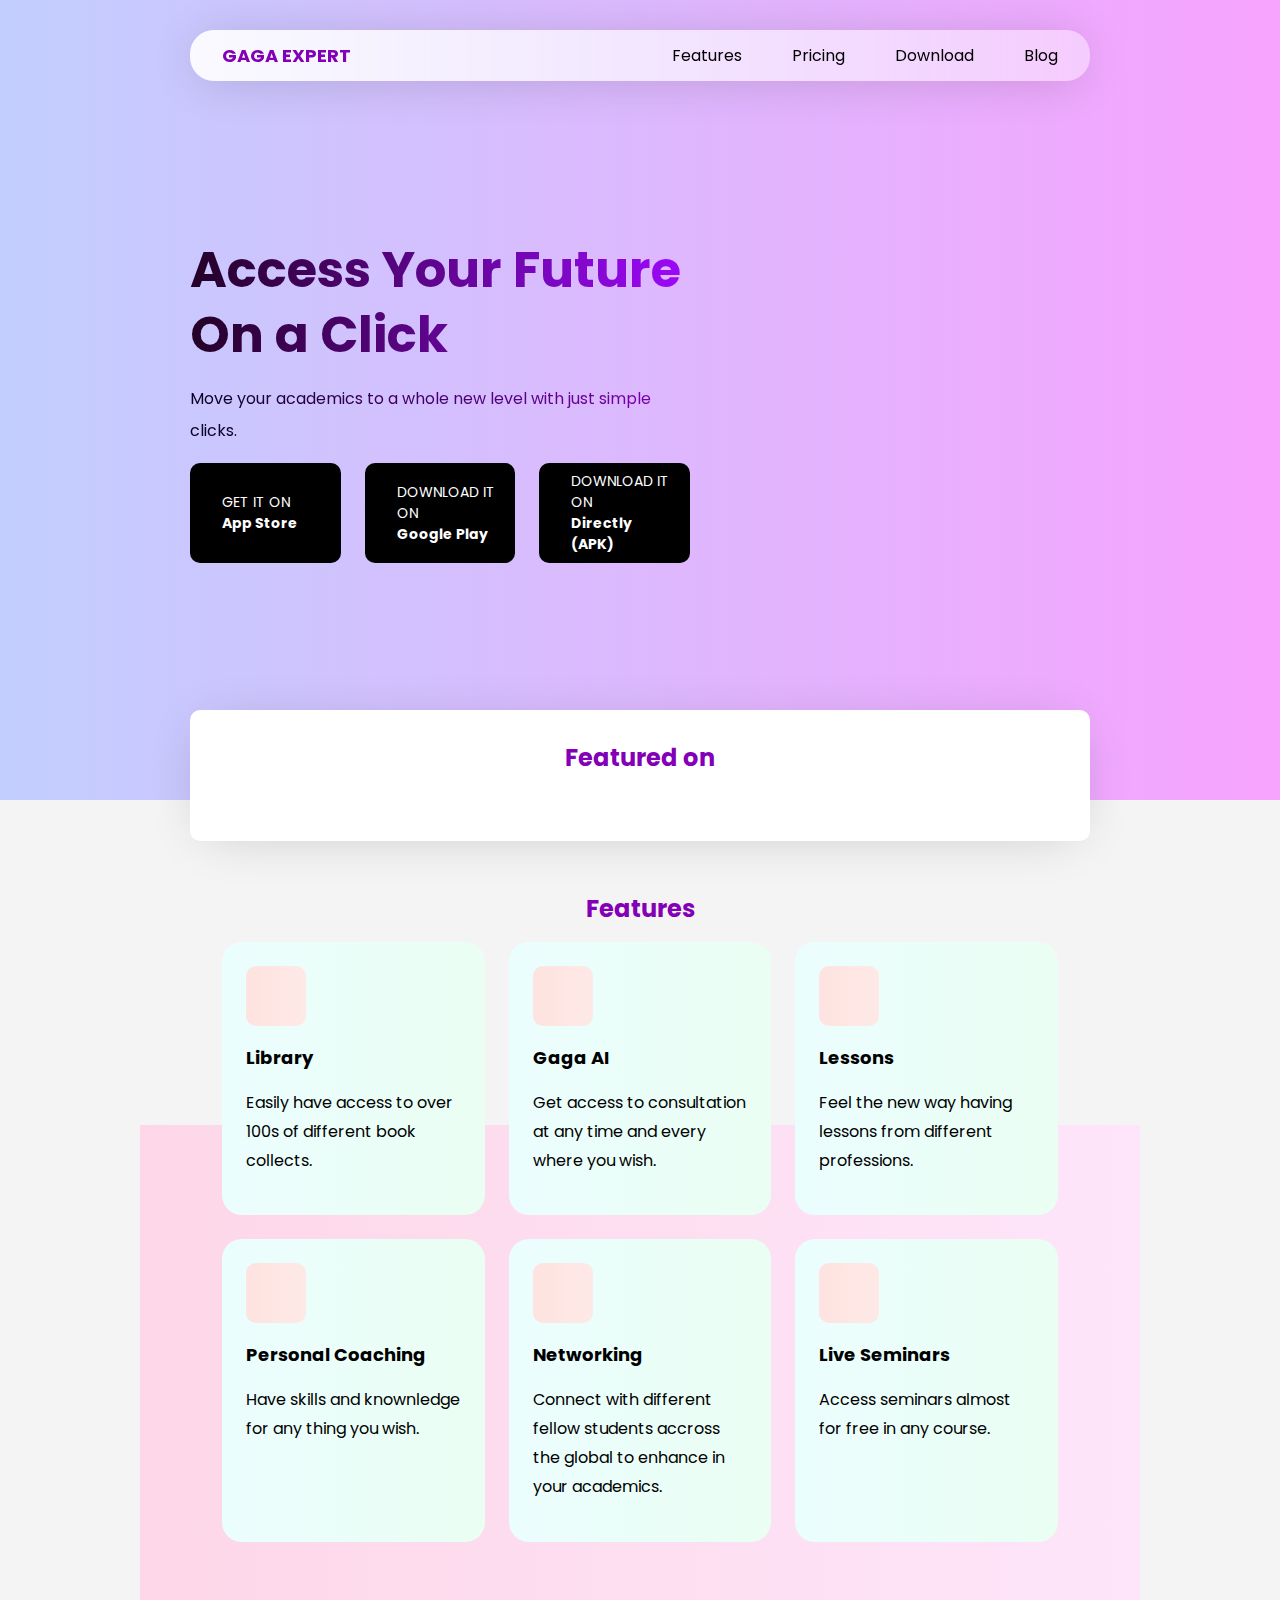
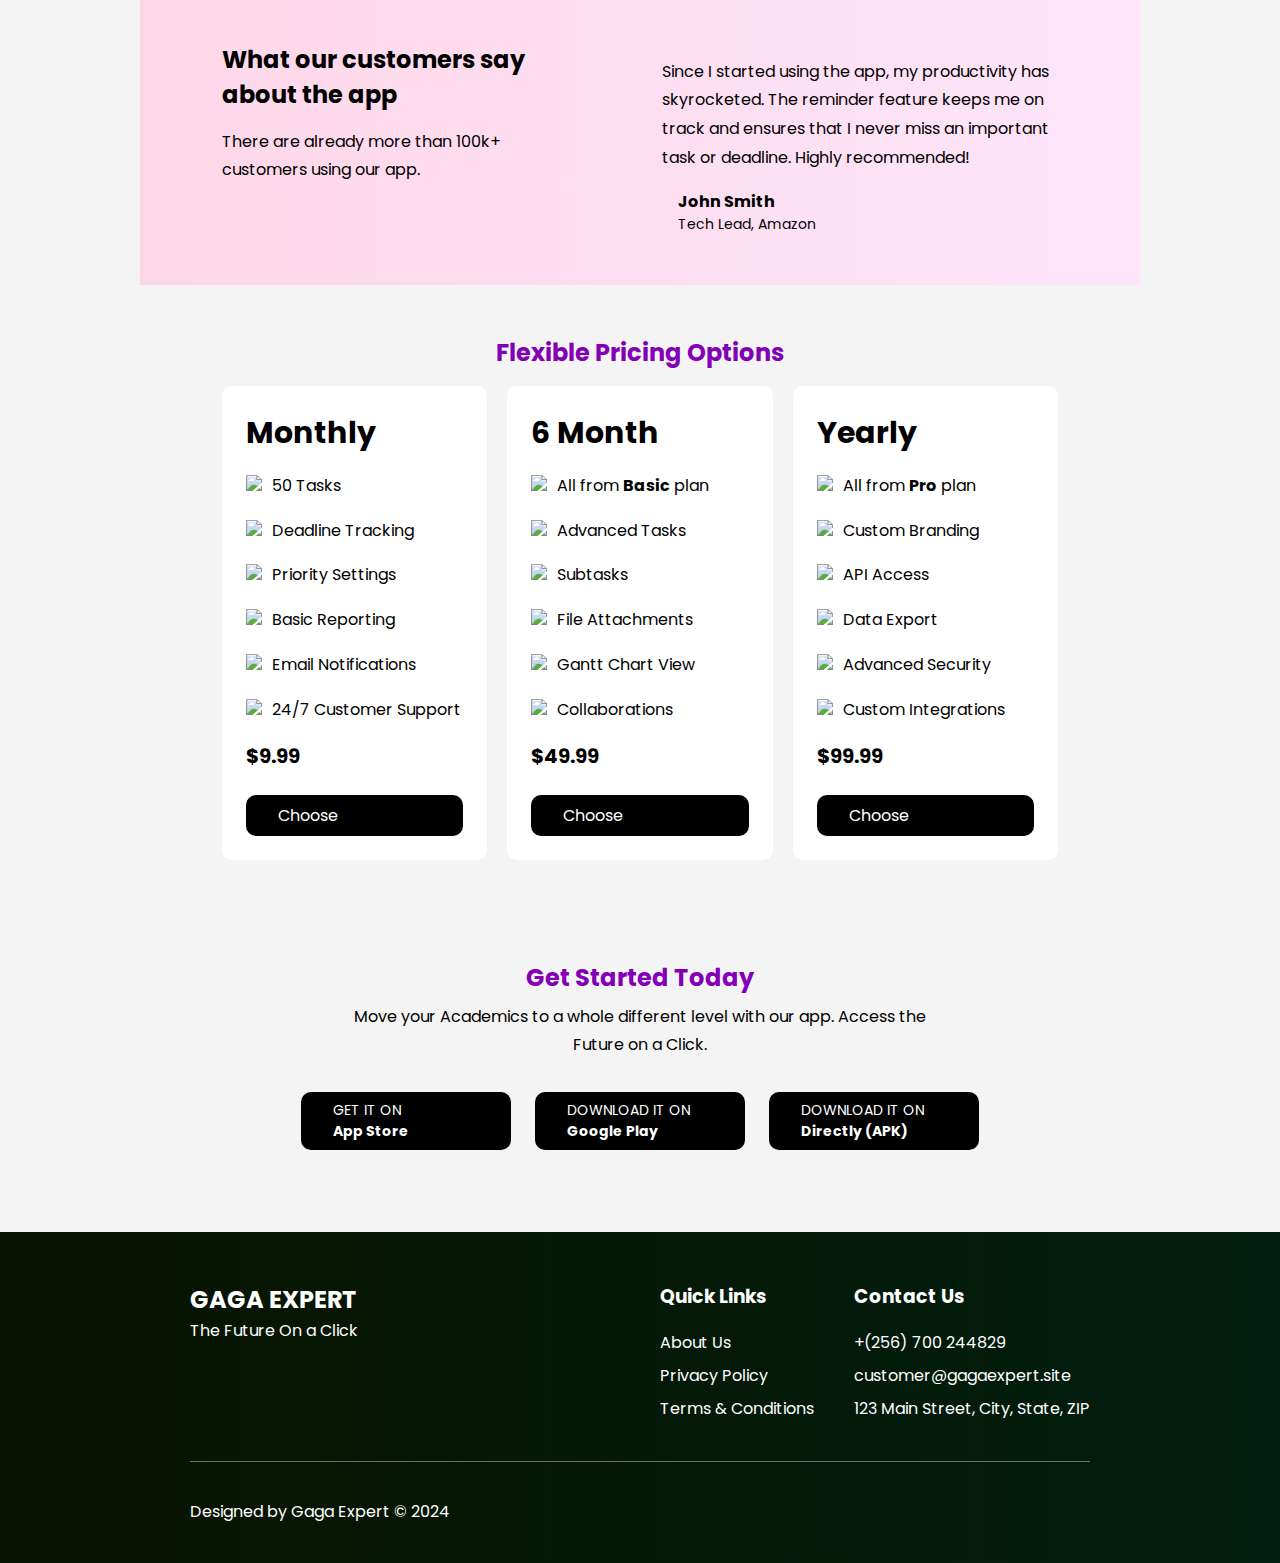
==== index.html @ cb19aac7 "Add files via upload" ====
<!DOCTYPE html>
<html lang="en">
  <head>
    <meta charset="UTF-8" />
    <meta http-equiv="X-UA-Compatible" content="IE=edge" />
    <meta name="viewport" content="width=device-width, initial-scale=1.0" />
    <title>GAGA EXPERT APP</title>
    <link rel="preconnect" href="https://fonts.googleapis.com" />
    <link rel="preconnect" href="https://fonts.gstatic.com" crossorigin />
    <link
      href="https://fonts.googleapis.com/css2?family=Poppins:wght@400;800&display=swap"
      rel="stylesheet"
    />
    <link rel="stylesheet" href="style.css" />
     <link rel="html" href="images/blogpage.html" />
  </head>
  <body>
    <nav>
      <a href="index.html" class="logo">GAGA EXPERT</a>
      <div class="nav-items">
        <a class="nav-link" href="#features">Features</a>
        <a class="nav-link" href="#pricing">Pricing</a>
        <a class="nav-link" href="#cta">Download</a>
        <a href="blogpage.html">Blog</a>
      </div>

      <div class="menu-icon">
        <img src="images/menu-icon.svg" alt="" />
      </div>
    </nav>

    <div class="mobile-nav-menu">
      <a class="nav-link" href="#features">Features</a>
      <a class="nav-link" href="#pricing">Pricing</a>
      <a class="nav-link" href="#cta">Download</a>
    </div>

    <header>
      <div class="container">
        <div class="left">
          <h1>Access Your Future On a Click</h1>
          <p>
            Move your academics to a whole new level
            with just simple clicks.
          </p>

          <div class="buttons">
            <a href="#" class="download-btn">
              <div class="btn-icon">
                <img src="images/appstore-logo.svg" alt="" />
              </div>
              <div class="btn-text">
                <div>Get It On</div>
                <div>App Store</div>
              </div>
            </a> 



            <a href="#" class="download-btn">
              <div class="btn-icon">
                <img src="images/google-play-icon.svg" alt="" />
              </div>
              <div class="btn-text">
                <div>Download It On</div>
                <div>Google Play</div>
              </div>
            </a>

           <a href="#" class="download-btn">
              <div class="btn-icon">
                <img src="image/ai.png" alt="" />
              </div>
              <div class="btn-text">
                <div>Download It On</div>
                <div>Directly (APK)</div>
              </div>
            </a>




          </div>
        </div>

        <div class="right">
          <img src="images/hero-image.png" alt="" />
        </div>
      </div>
    </header>

    <div class="container">
      <section id="featured">
        <h2>Featured on</h2>
        <div class="content">
          <div class="logos">
            <img src="images/hubspot-logo.svg" alt="" />
            <img src="images/pinterest-logo.svg" alt="" />
            <img src="images/reddit-logo.svg" alt="" />
            <img src="images/spotify-logo.svg" alt="" />
          </div>
        </div>
      </section>

      <section id="features">
        <h2>Features</h2>
        <div class="content">
          <!-- <div class="feature-card">
            <div class="icon">
              <img src="images/create-task-icon.svg" alt="" />
            </div>
            <h3>Library</h3>
            <p>
              Easily have access to more than 100s of different categories of
              books collections .
            </p>
          </div> -->
        </div>
      </section>

      <section id="testimonials">
        <div class="content">
          <div class="left">
            <h2>What our customers say about the app</h2>
            <p>There are already more than 100k+ customers using our app.</p>
          </div>

          <div class="right">
            <div class="testimonial-card">
              <span class="quote-icon">
                <img src="images/quote-icon.svg" alt="" />
              </span>

              <p class="review">
                Since I started using the app, my productivity has skyrocketed.
                The reminder feature keeps me on track. Highly recommended!
              </p>

              <div class="reviewer-info">
                <div class="image">
                  <img src="images/testimonial1.png" alt="" />
                </div>

                <div class="details">
                  <div class="name">John Smith</div>
                  <div class="designation">Tech Lead, Amazon</div>
                </div>
              </div>
            </div>
          </div>
        </div>

        <div class="navigation-btns">
          <div class="prev-btn">
            <img src="images/chevron-left.svg" alt="" />
          </div>
          <div class="next-btn">
            <img src="images/chevron-right.svg" alt="" />
          </div>
        </div>

        <span class="bg-element"></span>
      </section>

      <section id="pricing">
        <h2>Flexible Pricing Options</h2>
        <div class="content">
          <!-- <div class="plan">
            <h4 class="plan-name">Basic</h4>
            <ul class="plan-features">
              <li>50 Tasks</li>
              <li>Deadline Tracking</li>
              <li>Priority Settings</li>
              <li>Basic Reporting</li>
              <li>Email Notifications</li>
              <li>24/7 Customer Support</li>
            </ul>
            <div class="plan-price">Free</div>
            <a href="#" class="btn">Choose</a>
          </div> -->
        </div>
      </section>

      <section id="cta">
        <h2>Get Started Today</h2>
        <div class="content">
          <p>
           Move your Academics to a whole different level with our app. 
           Access the Future on a Click.
          </p>

          <div class="buttons">
            <a href="#" class="download-btn">
              <div class="btn-icon">
                <img src="images/appstore-logo.svg" alt="" />
              </div>
              <div class="btn-text">
                <div>Get It On</div>
                <div>App Store</div>
              </div>
            </a>

            <a href="#" class="download-btn">
              <div class="btn-icon">
                <img src="images/google-play-icon.svg" alt="" />
              </div>
              <div class="btn-text">
                <div>Download It On</div>
                <div>Google Play</div>
              </div>
            </a>

           <a href="#" class="download-btn">
              <div class="btn-icon">
                <img src="image/ai.png" alt="" />
              </div>
              <div class="btn-text">
                <div>Download It On</div>
                <div>Directly (APK)</div>
              </div>
            </a>


          </div>
        </div>
      </section>
    </div>

    <footer>
      <div class="container">
        <div class="content">
          <div class="left">
            <div class="logo">GAGA EXPERT</div>
            <p>The Future On a Click</p>
          </div>

          <div class="right">
            <div class="links">
              <h3>Quick Links</h3>
              <ul>
                <li>
                  <a href="#">About Us</a>
                </li>

                <li>
                  <a href="page1.html">Privacy Policy</a>
                </li>

                <li>
                  <a href="#">Terms & Conditions</a>
                </li>
              </ul>
            </div>

            <div class="links">
              <h3>Contact Us</h3>
              <ul>
                <li>+(256) 700 244829</li>
                <li>customer@gagaexpert.site</li>
                <li>123 Main Street, City, State, ZIP</li>
              </ul>
            </div>
          </div>
        </div>

        <div class="copyright">
          <p>Designed by Gaga Expert © 2024</p>
          <div class="socials">
            <a href="page1.html"><img src="images/facebook-logo.svg" alt="" /></a>
            <a href="page1.html"><img src="images/instagram-logo.svg" alt="" /></a>
            <a href="page1.html"><img src="images/twitter-logo.svg" alt="" /></a>
          </div>
        </div>
      </div>
    </footer>

    <script src="main.js"></script>
  </body>
</html>
---- style.css ----
* {
  box-sizing: border-box;
}

html {
  scroll-behavior: smooth;
}

body {
  margin: 0;
  font-family: "Poppins", sans-serif;
  background: #f5f4f4;
}

p {
  line-height: 180%;
  font-size: 16px;
}

a {
  text-decoration: none;
  color: #000;
}

nav {
  position: fixed;
  top: 30px;
  background: linear-gradient(
    90deg,
    rgba(255, 255, 255, 0.9) 0%,
    rgba(255, 254, 254, 0.4) 100%
  );
  backdrop-filter: blur(10px);
  width: 900px;
  left: 50%;
  transform: translateX(-50%);
  display: flex;
  justify-content: space-between;
  align-items: center;
  padding: 12px 32px;
  border-radius: 24px;
  box-shadow: 0 4px 50px -8px rgba(0, 0, 0, 0.2);
  z-index: 300;
}

nav .logo {
  font-weight: bold;
  font-size: 18px;
  color: #8300b6;
}

nav .nav-items {
  display: flex;
  gap: 50px;
}

.container {
  max-width: 900px;
  margin-inline: auto;
}

/* Header */

header {
  height: 100vh;
  min-height: 600px;
  max-height: 800px;
  background: linear-gradient(90deg, #c2cefe 0%, #f7a3fe 100%);
}

header .container {
  display: flex;
  justify-content: space-between;
  align-items: center;
  height: 100%;
}

header .left {
  max-width: 500px;
}

h1 {
  font-size: 50px;
  line-height: 130%;
  margin: 0;
  background: linear-gradient(90deg, #230127 0%, #9e08fb 100%);
  -webkit-text-fill-color: transparent;
  -webkit-background-clip: text;
  background-clip: text;
}

header .left p {
  background: linear-gradient(90deg, #080022 0%, #8300b6 100%);
  -webkit-text-fill-color: transparent;
  -webkit-background-clip: text;
  background-clip: text;
  line-height: 200%;
}

.buttons {
  display: flex;
  gap: 24px;
}

.download-btn {
  background: #000;
  color: #fff;
  display: flex;
  align-items: center;
  gap: 16px;
  padding: 8px 16px;
  border-radius: 10px;
  font-size: 14px;
  width: 210px;
}

.download-btn .btn-icon img {
  height: 36px;
  display: flex;
}

.download-btn .btn-text div:first-child {
  text-transform: uppercase;
}

.download-btn .btn-text div:last-child {
  font-weight: bold;
}

header .right img {
  height: 460px;
  display: flex;
}

/* Featured Section */

section {
  padding: 50px 32px;
}

section h2 {
  color: #8300b6;
  text-align: center;
  margin: 0;
  margin-bottom: 16px;
}

#featured {
  background: #fff;
  box-shadow: 0 5px 55px -15px rgba(0, 0, 0, 0.2);
  border-radius: 10px;
  padding-top: 30px;
  margin-top: -90px;
}

#featured .logos {
  display: flex;
  gap: 60px;
  justify-content: center;
}

/* Features */

#features .feature-card {
  background: linear-gradient(90deg, #ebfefe 0%, #eafef3 100%);
  border-radius: 20px;
  padding: 24px;
}

#features h3 {
  font-size: 18px;
}

#features .icon {
  height: 60px;
  width: 60px;
  border-radius: 10px;
  background: linear-gradient(90deg, #fee3e0 0%, #fee9e6 100%);
  display: grid;
  place-items: center;
}

#features .content {
  display: grid;
  grid-template-columns: 1fr 1fr 1fr;
  gap: 24px;
}

/* Testimonials Section */

#testimonials .content {
  display: flex;
  justify-content: space-between;
  gap: 80px;
}

#testimonials .left {
  width: 360px;
}

#testimonials .right {
  flex: 1;
  position: relative;
}

#testimonials .left h2 {
  text-align: left;
  color: #000;
}

#testimonials .quote-icon {
  position: absolute;
  top: -20px;
  left: -50px;
  opacity: 0.3;
}

#testimonials .quote-icon img {
  height: 60px;
}

#testimonials .reviewer-info {
  display: flex;
  align-items: center;
  gap: 16px;
}

#testimonials .reviewer-info img {
  height: 60px;
}

#testimonials .reviewer-info .name {
  font-weight: bold;
}

#testimonials .reviewer-info .designation {
  font-size: 14px;
}

#testimonials {
  position: relative;
}

.bg-element {
  position: absolute;
  height: 760px;
  left: -50px;
  right: -50px;
  bottom: 0;
  background: linear-gradient(90deg, #fdd7e8 0%, #fee5fa 100%);
  z-index: -1;
}

#testimonials .navigation-btns {
  position: absolute;
  right: 20px;
  bottom: 40px;
  display: flex;
  gap: 2px;
}

#testimonials .navigation-btns img {
  height: 26px;
}

#testimonials .prev-btn,
#testimonials .next-btn {
  background: #fff;
  display: flex;
  cursor: pointer;
  opacity: 0.7;
}

#testimonials .prev-btn:hover,
#testimonials .next-btn:hover {
  opacity: 1;
}

#testimonials .testimonial-card {
  opacity: 0;
  transition: all 300ms ease;
}

#testimonials .testimonial-card.active {
  opacity: 1;
}

/* Pricing Section */

#pricing .content {
  display: grid;
  grid-template-columns: 1fr 1fr 1fr;
  gap: 20px;
}

#pricing .plan {
  background: #fff;
  border-radius: 10px;
  padding: 24px;
}

#pricing ul {
  list-style: none;
  padding: 0;
}

#pricing ul li {
  margin: 16px 0;
  line-height: 1.8;
}

#pricing .plan-name {
  font-size: 30px;
  margin: 0;
}

#pricing .plan-price {
  font-size: 20px;
  font-weight: bold;
}

#pricing .btn {
  background: #000;
  color: #fff;
  padding: 8px 32px;
  width: 100%;
  margin-top: 24px;
  display: inline-block;
  border-radius: 10px;
  transition: all 200ms ease;
}

#pricing .btn:hover {
  transform: scale(1.03);
}

#pricing ul li .icon {
  margin-right: 10px;
}

/* CTA */

#cta .content {
  max-width: 600px;
  display: flex;
  align-items: center;
  flex-direction: column;
  margin: 0 auto;
  padding-bottom: 32px;
}

#cta .content p {
  text-align: center;
  margin-top: -8px;
  margin-bottom: 32px;
}

/* Footer */

footer {
  background: linear-gradient(90deg, #0a1300 0%, #001e0f 100%);
  color: #fff;
  padding-top: 50px;
}

footer a {
  color: #fff;
}

footer .content {
  display: flex;
  justify-content: space-between;
}

footer .logo {
  font-size: 24px;
  font-weight: bold;
}

footer .left p {
  margin-top: 0;
}

footer .right {
  display: flex;
  gap: 40px;
}

footer h3 {
  margin-top: 0;
}

footer ul {
  list-style: none;
  padding: 0;
  margin-bottom: 40px;
}

footer ul li {
  margin: 8px 0;
}

footer .copyright {
  border-top: 1px solid rgba(255, 255, 255, 0.4);
  display: flex;
  align-items: center;
  justify-content: space-between;
  padding: 20px 0;
}

footer .socials {
  display: flex;
  gap: 40px;
}

footer .socials img {
  height: 40px;
}

/* Hidden Items  */

nav .menu-icon,
.mobile-nav-menu {
  display: none;
}

@media (max-width: 600px) {
  section {
    padding-inline: 0;
  }

  nav .nav-items {
    display: none;
  }

  body {
    background: #fff;
  }

  nav {
    width: calc(100% - 30px);
  }

  nav .menu-icon {
    display: block;
    cursor: pointer;
  }

  nav .menu-icon img {
    height: 30px;
    display: flex;
  }

  header .container {
    flex-direction: column;
  }

  header {
    max-height: fit-content;
    height: fit-content;
    padding-top: 160px;
  }

  header .right img {
    height: 350px;
  }

  .container {
    padding: 0 32px;
  }

  h1 {
    font-size: 40px;
  }

  .buttons {
    flex-direction: column;
  }

  section h2 {
    position: relative;
    margin-bottom: 40px;
  }

  section h2::after {
    content: "";
    position: absolute;
    background: #000;
    width: 30px;
    height: 2px;
    bottom: 0;
    left: 50%;
    transform: translateX(-50%);
  }

  /* Featured section */

  #featured {
    margin-top: 40px;
  }

  #featured .logos {
    flex-direction: column;
    gap: 40px;
  }

  #featured img {
    height: 30px;
  }

  /* Features section */

  #features .content {
    grid-template-columns: 1fr;
  }

  /* Testimonials */

  #testimonials .content {
    flex-direction: column;
  }

  #testimonials .content .left {
    width: 100%;
  }

  #testimonials .left h2::after {
    left: 0;
    transform: translateX(0);
  }

  #testimonials .left h2 {
    margin-bottom: 0;
  }

  #testimonials .right .quote-icon {
    left: -10px;
  }

  .bg-element {
    position: absolute;
    height: 1900px;
    left: -30px;
    right: -30px;
  }

  /* Pricing Section */

  #pricing .content {
    grid-template-columns: 1fr;
  }

  #pricing .plan {
    padding-inline: 0;
  }

  /* Footer */

  footer .content {
    flex-direction: column;
  }

  footer .right {
    flex-direction: column;
    gap: 10px;
    margin-top: 20px;
  }

  footer .copyright {
    flex-direction: column;
  }

  /* Mobile nav menu */

  .mobile-nav-menu {
    position: fixed;
    right: 32px;
    top: 100px;
    background: #fff;
    display: flex;
    flex-direction: column;
    padding: 8px 16px;
    gap: 16px;
    font-size: 16px;
    border-radius: 10px;
    box-shadow: 0 4px 40px -8px rgba(0, 0, 0, 0.2);
    opacity: 0;
    z-index: 600;
    pointer-events: none;
    transform: translateY(-10px);
    transition: all 300ms ease;
  }

  .mobile-nav-menu.active {
    opacity: 1;
    pointer-events: auto;
    transform: translateY(0);
  }
}



/* video container startrs here  */

.video-container {
    display: grid;
    grid-template-columns: repeat(2, 1fr);
    grid-gap: 18px;
    padding: 20px 25px;
    background-color: #fff;
    overflow-y: scroll;
    height: calc(100vh - 60px);
    width: calc(100vw - 40px);
}

.video-content-cover {
    position: relative;
    transition: .5s;
    transition-delay: .05s;
}

.video-content {
    margin-bottom: 25px;
    position: relative;
    transition: .5s;
    width: 100%;
}

.video-box {
    position: relative;
    width: auto;
    height: 145px;
    display: block;
    margin-top: 10px;
}

.video-details {
    display: flex;
    color: #181818;
    padding-top: 20px;
    margin-top: 60px;
}

.channel-logo {
    position: relative;
    min-width: 35px;
    height: 35px;
    border-radius: 50%;
    overflow: hidden;
}

.detail {
    margin-left: 25px;
}

.title {
    font-size: 1.6rem;
    margin-top: 10px;
}

.channel-name {
    font-size: 1.1rem;
    margin-top: 10px;
    color: #181818;
}

.views-upload {
    display: flex;
    font-size: 1.0rem;
    color: #181818;
}



/* Article page */

.Article-container {
    top: 50px;
    background-color: #fff;
    height: calc(100vh - 60px);
    width-left: calc(100vw - 300px); 
    width-right: calc(100vw - 300px);
    align-items: center;
     overflow-y: scroll;
} 











/* responsive starts here */

@media (max-width:1200px) {

    .content {
        width: calc(100vw - 70px);
    }
    .more {
        display: none;
    }
}

@media (max-width:1050px) {
    .video-container {
        grid-template-columns: repeat(3, 1fr);
    }
}

@media (max-width:820px) {
    .video-container {
        grid-template-columns: repeat(2, 1fr);
    }
}

@media (max-width:600px) {
    .video-container {
        grid-template-columns: 1fr;
    }
    .search-container,
    .ri-grid-fill {
        display: none;
    }
    .video-container {
        grid-gap: 10px;
        padding: 10px 10px;
    }


    .header {
        padding-right: 10px;
    }
    .video-content:hover {
        display: none;
        transform: none;
        position: relative;
        box-shadow: none;
    }
    .video-content-cover:hover {
        display: none;
        transform: none;
    }
    .video-content-cover:nth-child(4n+1):hover {
        display: none;
        transform: none;
    }
    .video-content-cover:nth-child(4n+4):hover {
        display: none;
        transform: none;
    }
    .video-content:hover .video-details {
        display: none;
        background-color: #181818;
        padding: 0px;
        padding-top: 12px;
    }
    .video-content:hover .channel-logo {
        display: none;
        min-width: 35px;
        height: 35px;
    }
    .video-content:hover .title {
        display: none;
        font-size: .9rem;
    }
    .video-content:hover .channel-name {
        display: none;
        font-size: .8rem;
    }
    .video-content:hover .views-upload {
        display: none;
        font-size: .8rem;
    }
    .video-content:hover .hidden-content {
        display: none;
    }
}
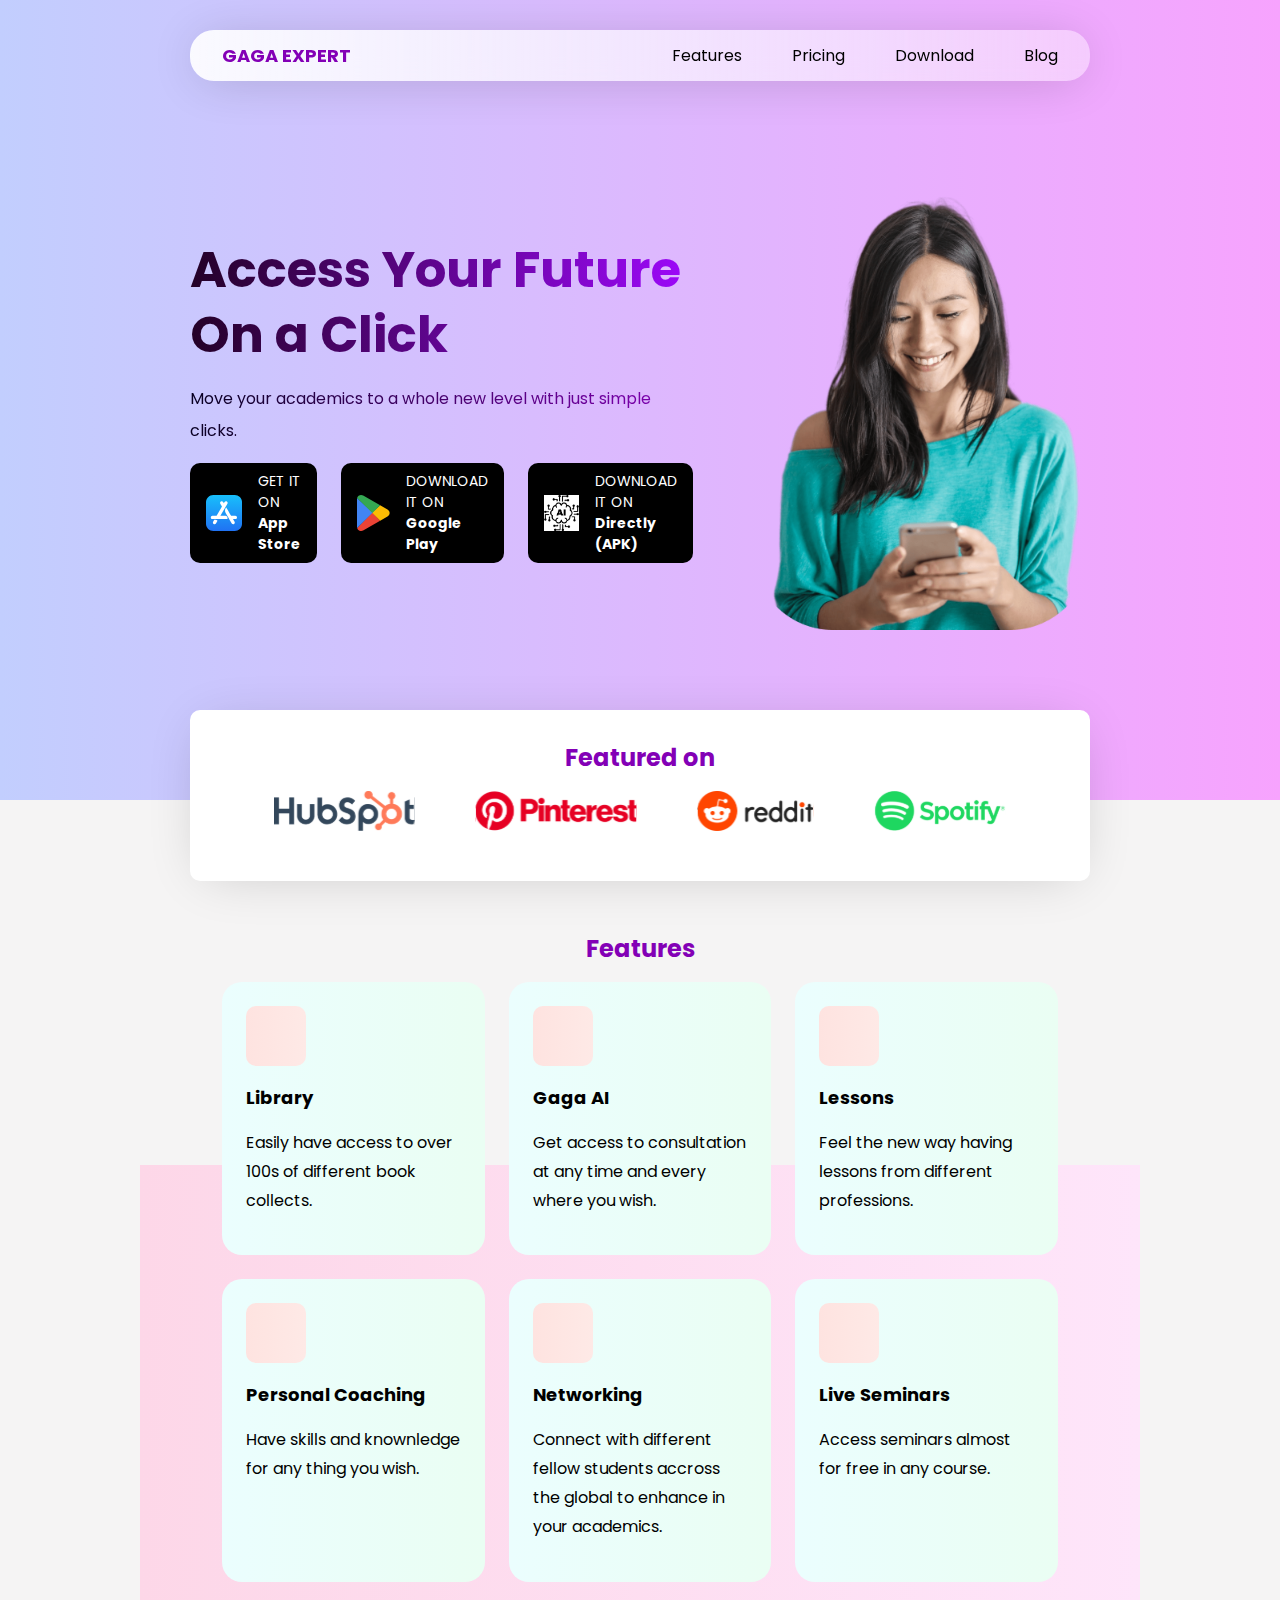
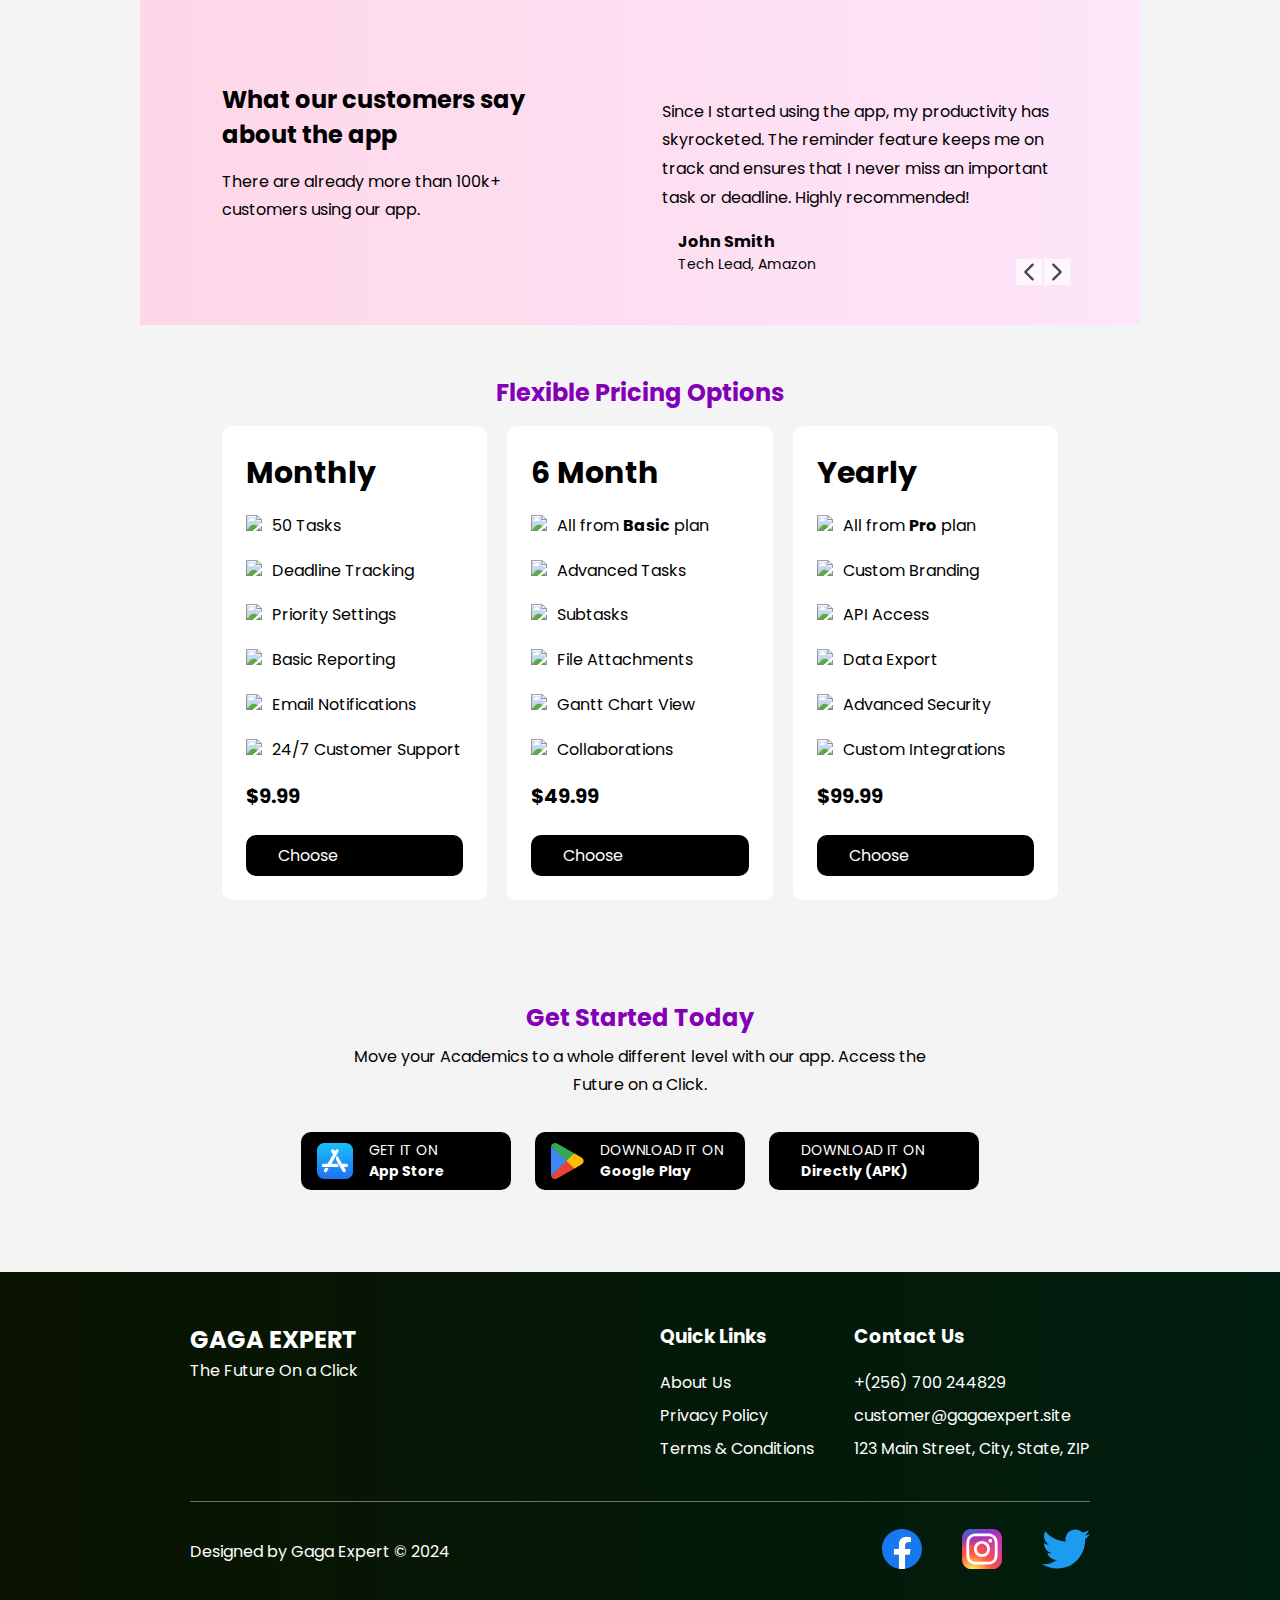
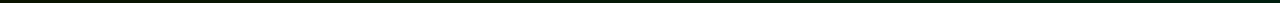
==== commit d69c2019: "Update index.html" ====
--- a/index.html
+++ b/index.html
@@ -12,7 +12,7 @@
       rel="stylesheet"
     />
     <link rel="stylesheet" href="style.css" />
-     <link rel="html" href="images/blogpage.html" />
+     <link rel="html" href="blogpage.html" />
   </head>
   <body>
     <nav>
@@ -25,7 +25,7 @@
       </div>
 
       <div class="menu-icon">
-        <img src="images/menu-icon.svg" alt="" />
+        <img src="menu-icon.svg" alt="" />
       </div>
     </nav>
 
@@ -47,7 +47,7 @@
           <div class="buttons">
             <a href="#" class="download-btn">
               <div class="btn-icon">
-                <img src="images/appstore-logo.svg" alt="" />
+                <img src="appstore-logo.svg" alt="" />
               </div>
               <div class="btn-text">
                 <div>Get It On</div>
@@ -59,7 +59,7 @@
 
             <a href="#" class="download-btn">
               <div class="btn-icon">
-                <img src="images/google-play-icon.svg" alt="" />
+                <img src="google-play-icon.svg" alt="" />
               </div>
               <div class="btn-text">
                 <div>Download It On</div>
@@ -69,7 +69,7 @@
 
            <a href="#" class="download-btn">
               <div class="btn-icon">
-                <img src="image/ai.png" alt="" />
+                <img src="ai.png" alt="" />
               </div>
               <div class="btn-text">
                 <div>Download It On</div>
@@ -84,7 +84,7 @@
         </div>
 
         <div class="right">
-          <img src="images/hero-image.png" alt="" />
+          <img src="hero-image.png" alt="" />
         </div>
       </div>
     </header>
@@ -94,10 +94,10 @@
         <h2>Featured on</h2>
         <div class="content">
           <div class="logos">
-            <img src="images/hubspot-logo.svg" alt="" />
-            <img src="images/pinterest-logo.svg" alt="" />
-            <img src="images/reddit-logo.svg" alt="" />
-            <img src="images/spotify-logo.svg" alt="" />
+            <img src="hubspot-logo.svg" alt="" />
+            <img src="pinterest-logo.svg" alt="" />
+            <img src="reddit-logo.svg" alt="" />
+            <img src="spotify-logo.svg" alt="" />
           </div>
         </div>
       </section>
@@ -107,7 +107,7 @@
         <div class="content">
           <!-- <div class="feature-card">
             <div class="icon">
-              <img src="images/create-task-icon.svg" alt="" />
+              <img src="create-task-icon.svg" alt="" />
             </div>
             <h3>Library</h3>
             <p>
@@ -128,7 +128,7 @@
           <div class="right">
             <div class="testimonial-card">
               <span class="quote-icon">
-                <img src="images/quote-icon.svg" alt="" />
+                <img src="quote-icon.svg" alt="" />
               </span>
 
               <p class="review">
@@ -138,7 +138,7 @@
 
               <div class="reviewer-info">
                 <div class="image">
-                  <img src="images/testimonial1.png" alt="" />
+                  <img src="testimonial1.png" alt="" />
                 </div>
 
                 <div class="details">
@@ -152,10 +152,10 @@
 
         <div class="navigation-btns">
           <div class="prev-btn">
-            <img src="images/chevron-left.svg" alt="" />
+            <img src="chevron-left.svg" alt="" />
           </div>
           <div class="next-btn">
-            <img src="images/chevron-right.svg" alt="" />
+            <img src="chevron-right.svg" alt="" />
           </div>
         </div>
 
@@ -192,7 +192,7 @@
           <div class="buttons">
             <a href="#" class="download-btn">
               <div class="btn-icon">
-                <img src="images/appstore-logo.svg" alt="" />
+                <img src="appstore-logo.svg" alt="" />
               </div>
               <div class="btn-text">
                 <div>Get It On</div>
@@ -202,7 +202,7 @@
 
             <a href="#" class="download-btn">
               <div class="btn-icon">
-                <img src="images/google-play-icon.svg" alt="" />
+                <img src="google-play-icon.svg" alt="" />
               </div>
               <div class="btn-text">
                 <div>Download It On</div>
@@ -266,9 +266,9 @@
         <div class="copyright">
           <p>Designed by Gaga Expert © 2024</p>
           <div class="socials">
-            <a href="page1.html"><img src="images/facebook-logo.svg" alt="" /></a>
-            <a href="page1.html"><img src="images/instagram-logo.svg" alt="" /></a>
-            <a href="page1.html"><img src="images/twitter-logo.svg" alt="" /></a>
+            <a href="page1.html"><img src="facebook-logo.svg" alt="" /></a>
+            <a href="page1.html"><img src="instagram-logo.svg" alt="" /></a>
+            <a href="page1.html"><img src="twitter-logo.svg" alt="" /></a>
           </div>
         </div>
       </div>
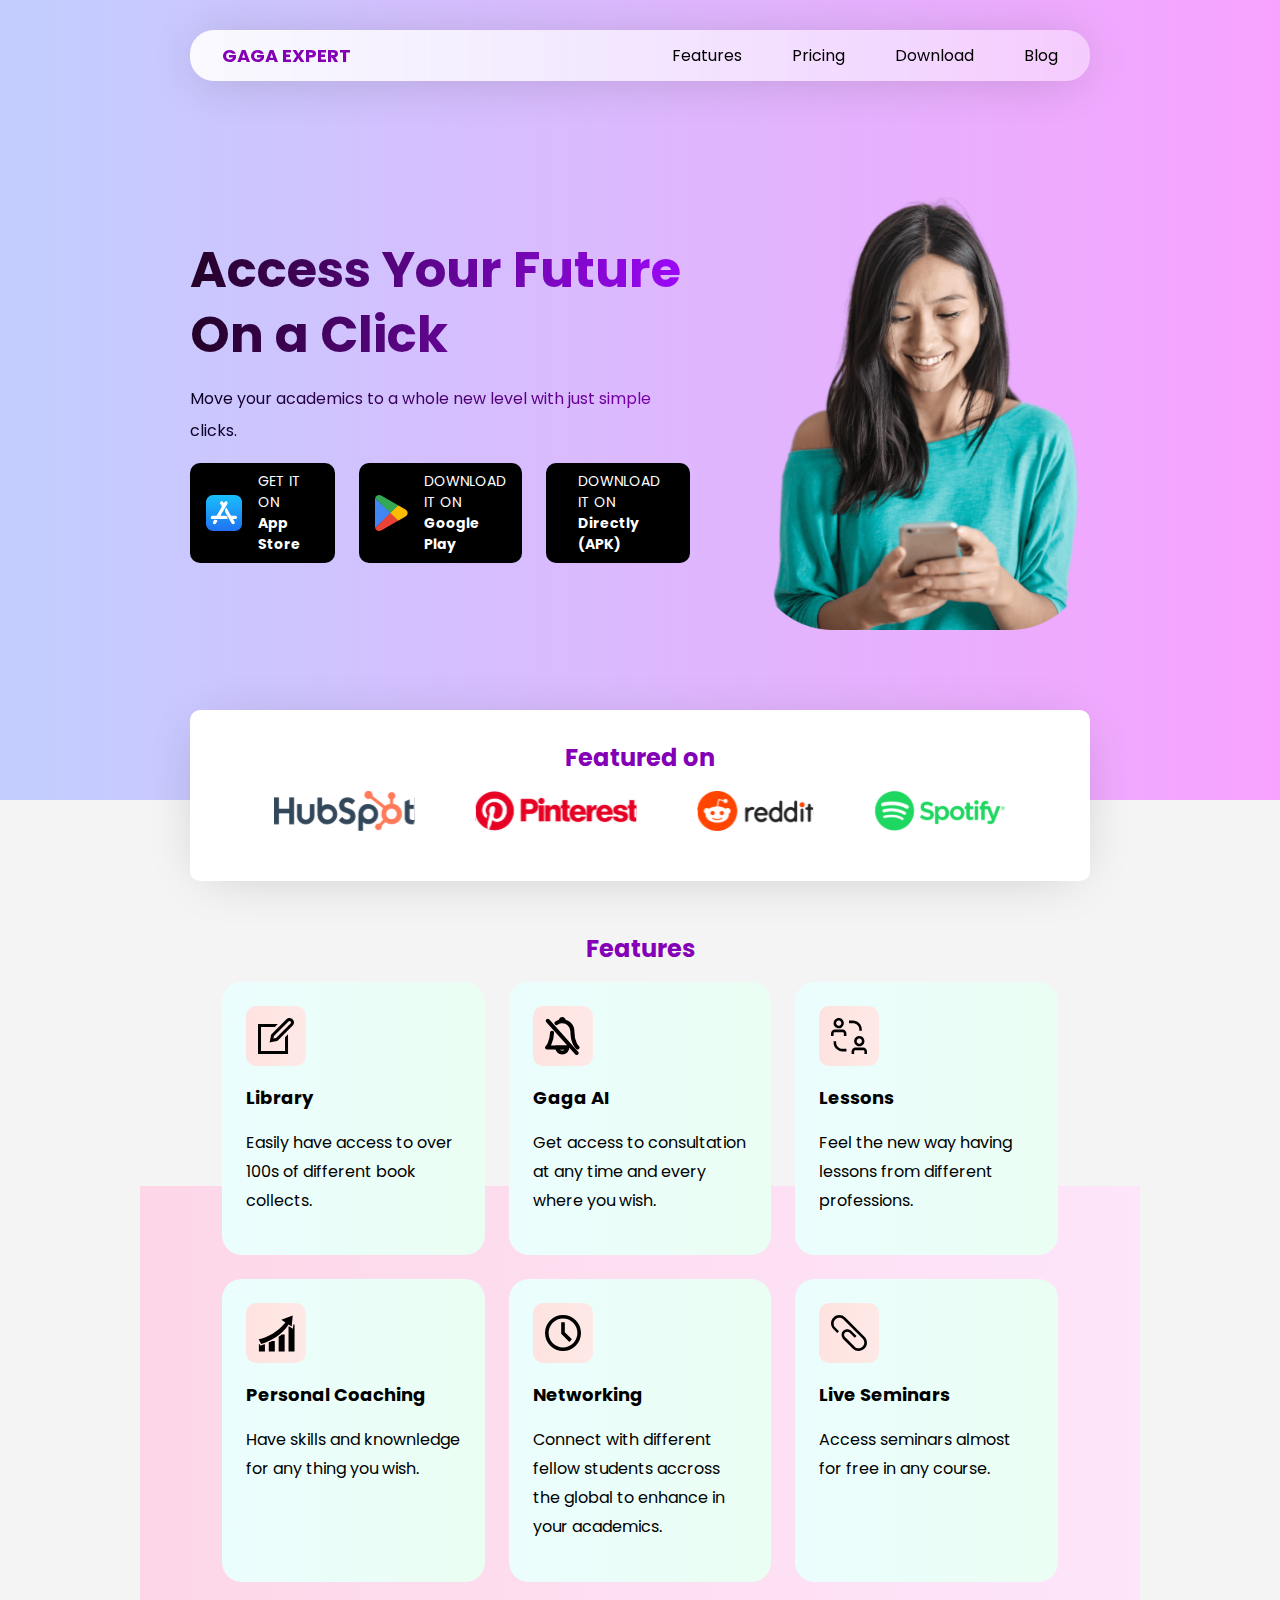
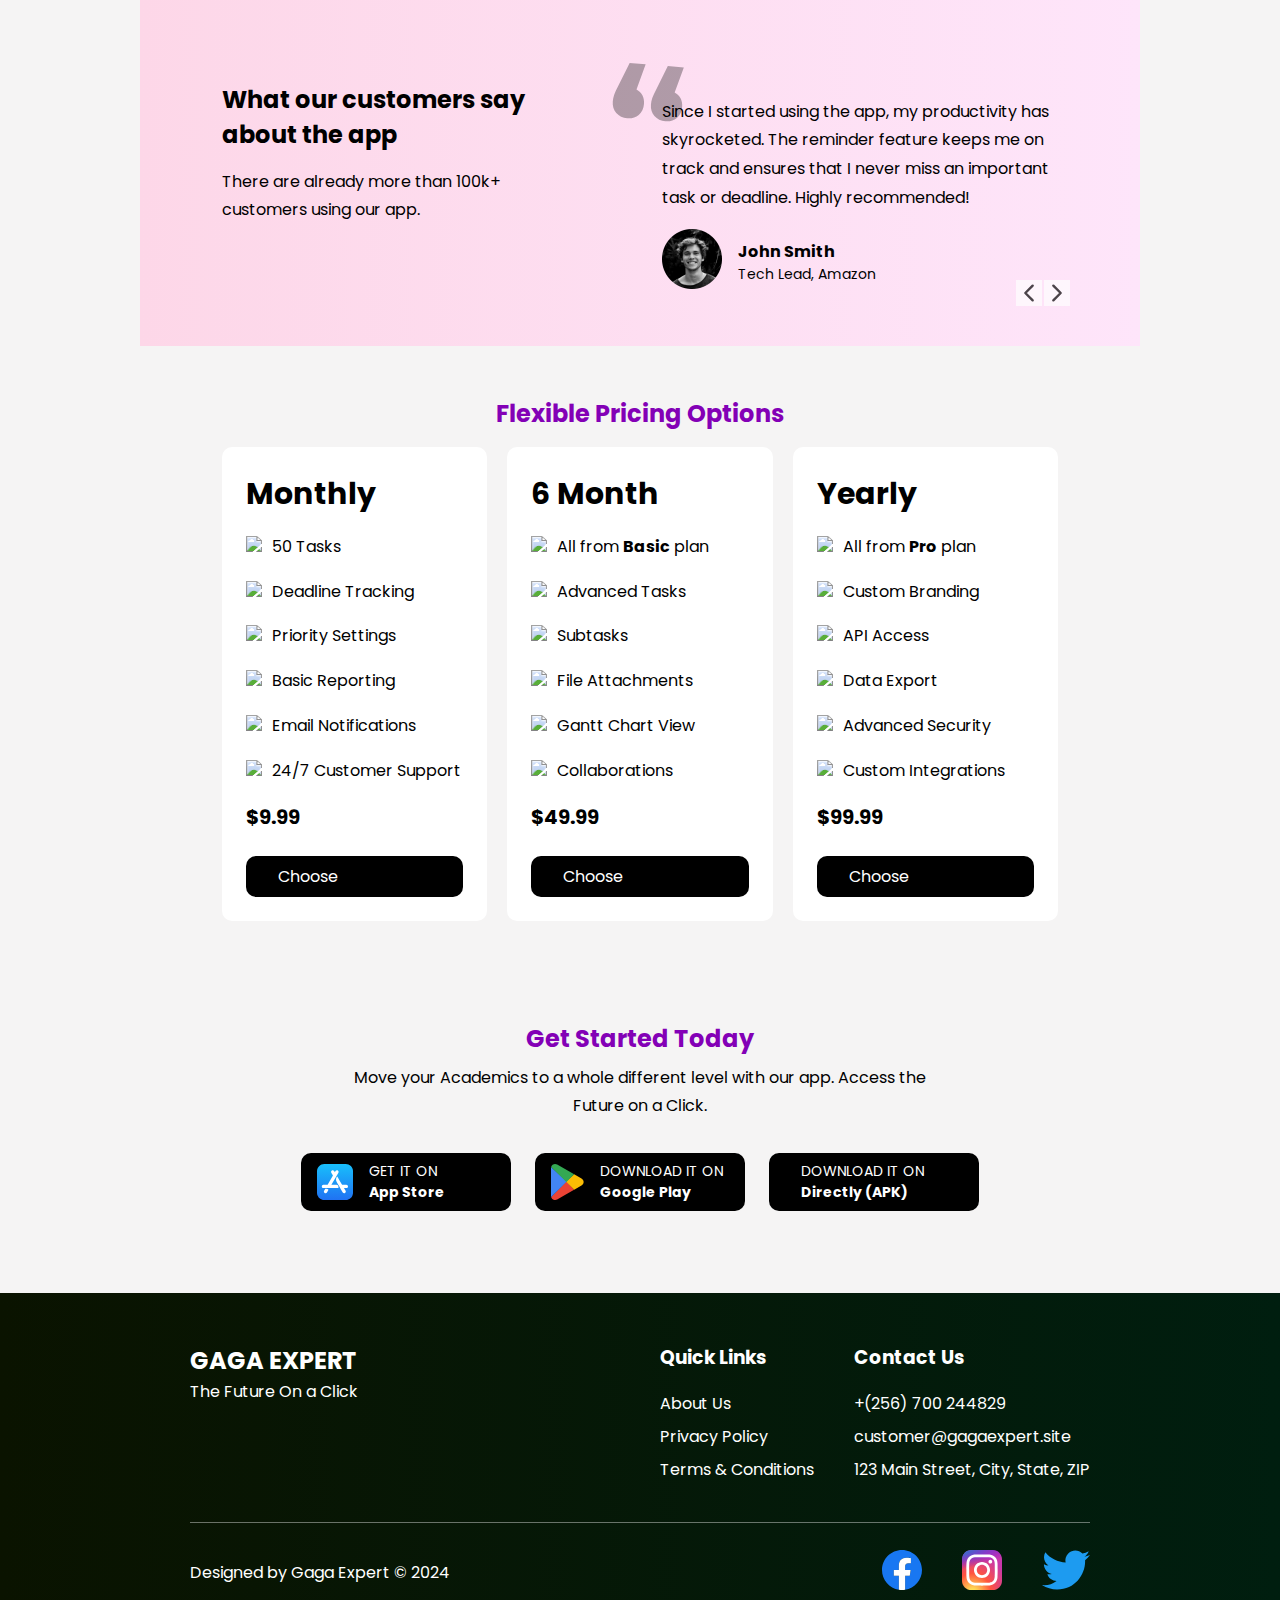
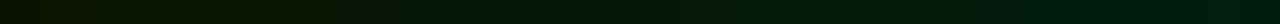
==== commit 896d71c5: "Update index.html" ====
--- a/index.html
+++ b/index.html
@@ -69,7 +69,7 @@
 
            <a href="#" class="download-btn">
               <div class="btn-icon">
-                <img src="ai.png" alt="" />
+                <img src="image/ai.png" alt="" />
               </div>
               <div class="btn-text">
                 <div>Download It On</div>
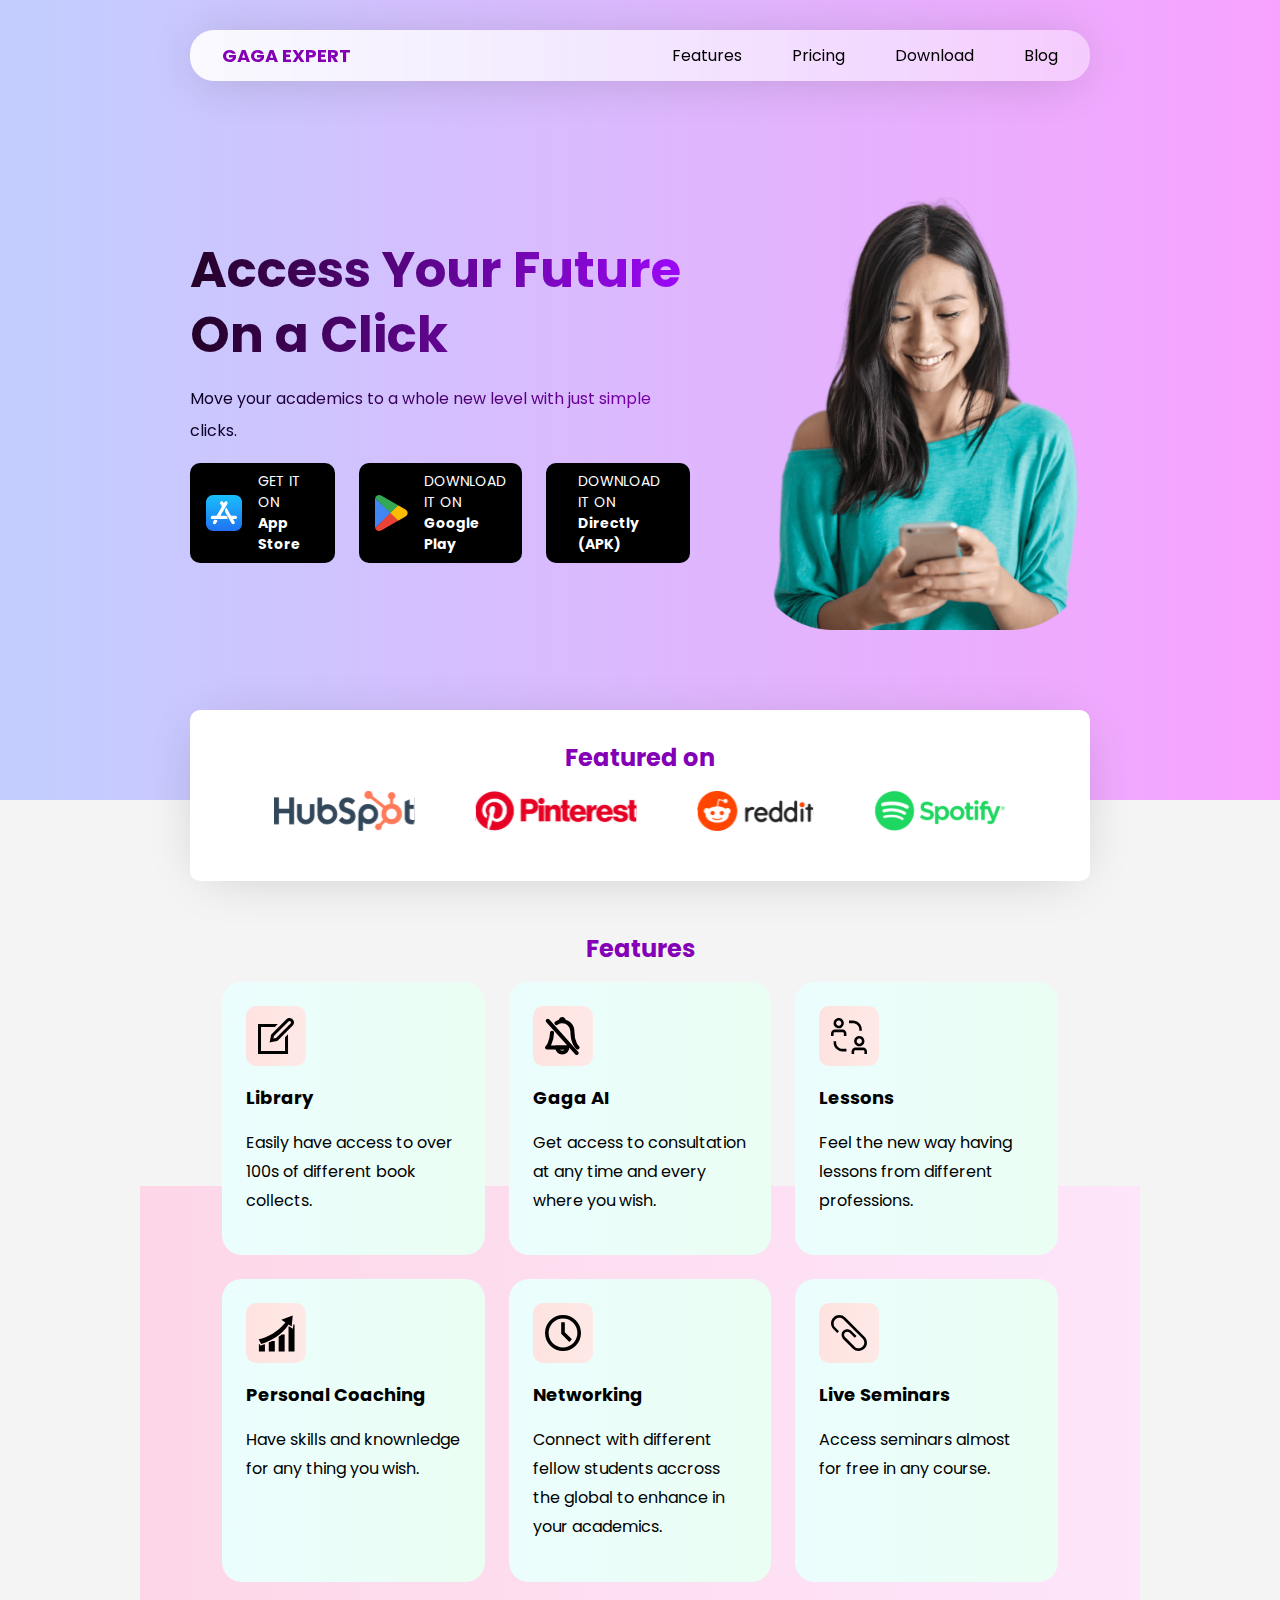
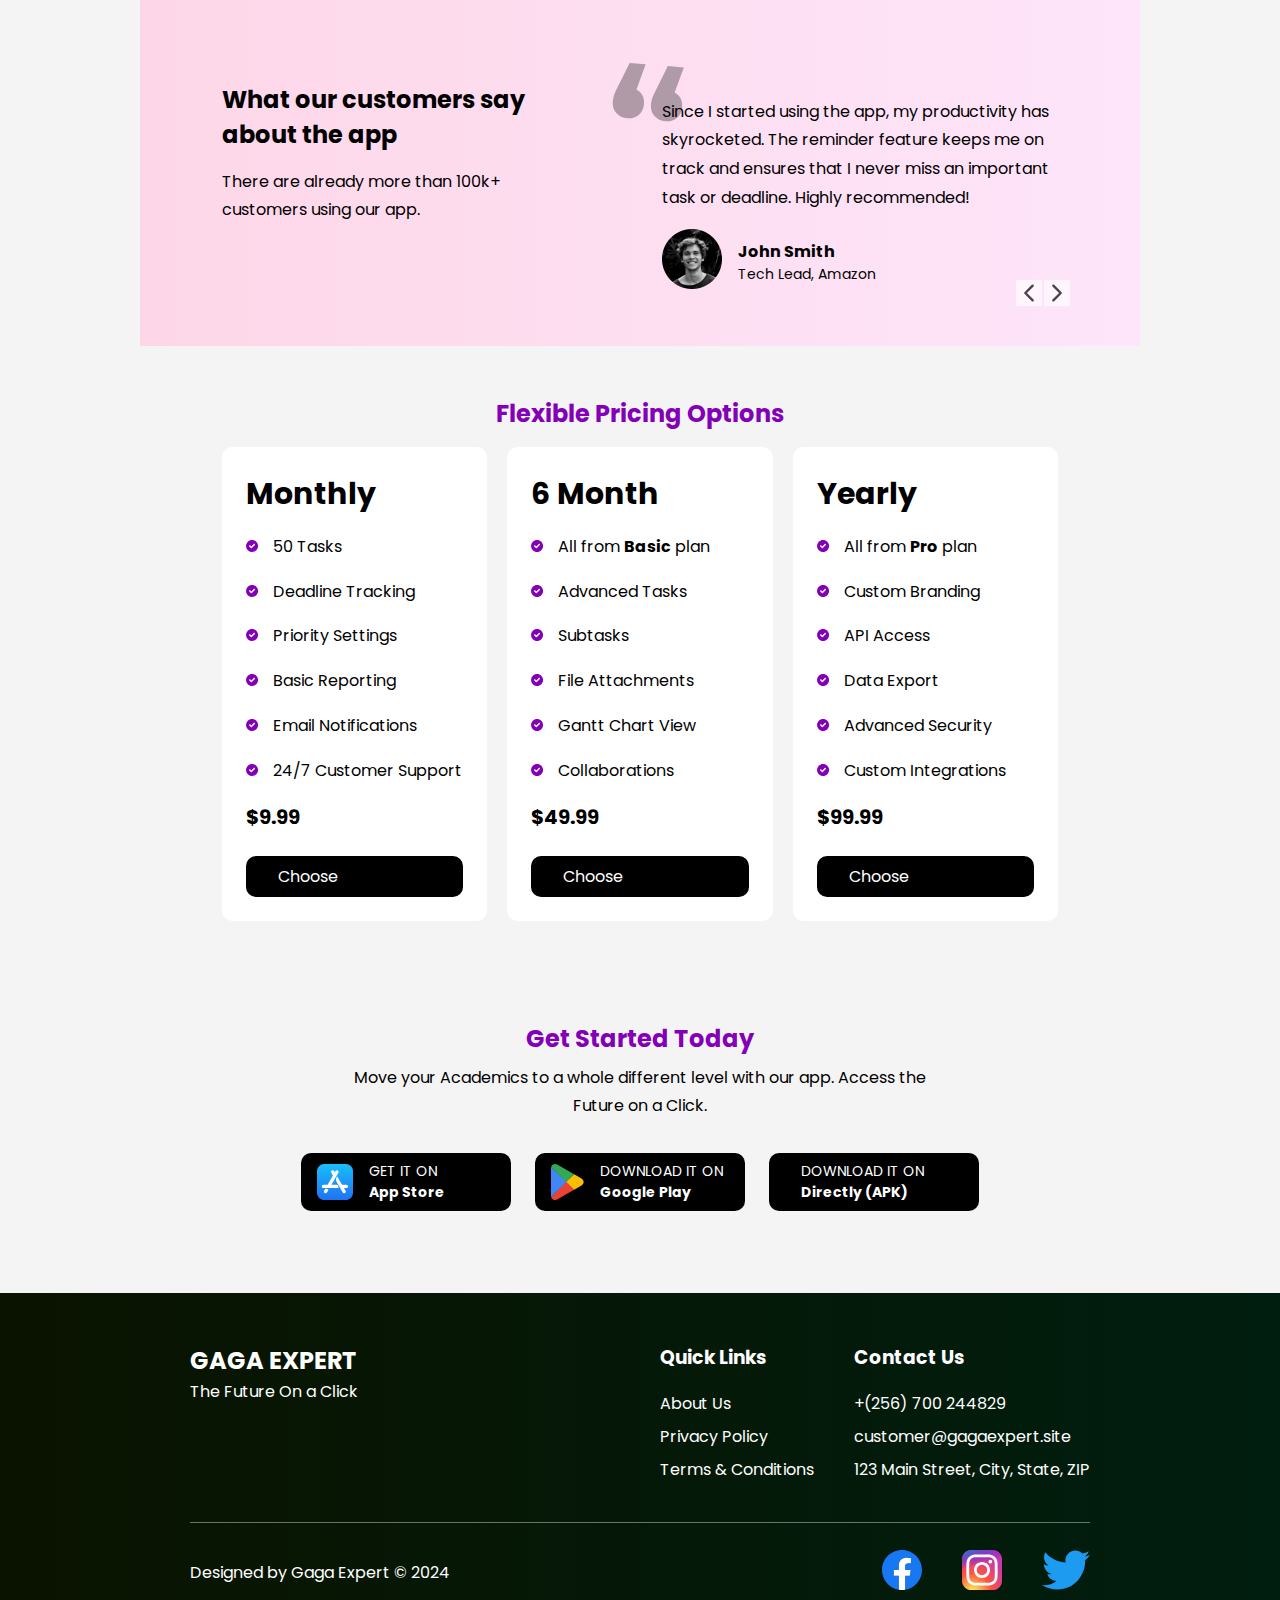
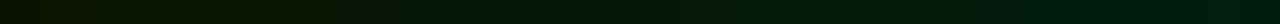
==== commit 4f1b065d: "Update index.html" ====
--- a/index.html
+++ b/index.html
@@ -33,6 +33,7 @@
       <a class="nav-link" href="#features">Features</a>
       <a class="nav-link" href="#pricing">Pricing</a>
       <a class="nav-link" href="#cta">Download</a>
+      <a href="blogpage.html">Blog</a>
     </div>
 
     <header>
@@ -57,7 +58,7 @@
 
 
 
-            <a href="#" class="download-btn">
+            <a href="https://www.appcreator24.com/app3114099-b1ur5l" class="download-btn">
               <div class="btn-icon">
                 <img src="google-play-icon.svg" alt="" />
               </div>
@@ -67,7 +68,7 @@
               </div>
             </a>
 
-           <a href="#" class="download-btn">
+           <a href="https://www.appcreator24.com/app3114099-b1ur5l" class="download-btn">
               <div class="btn-icon">
                 <img src="image/ai.png" alt="" />
               </div>
@@ -200,7 +201,7 @@
               </div>
             </a>
 
-            <a href="#" class="download-btn">
+            <a href="https://www.appcreator24.com/app3114099-b1ur5l" class="download-btn">
               <div class="btn-icon">
                 <img src="google-play-icon.svg" alt="" />
               </div>
@@ -210,7 +211,7 @@
               </div>
             </a>
 
-           <a href="#" class="download-btn">
+           <a href="https://www.appcreator24.com/app3114099-b1ur5l" class="download-btn">
               <div class="btn-icon">
                 <img src="image/ai.png" alt="" />
               </div>
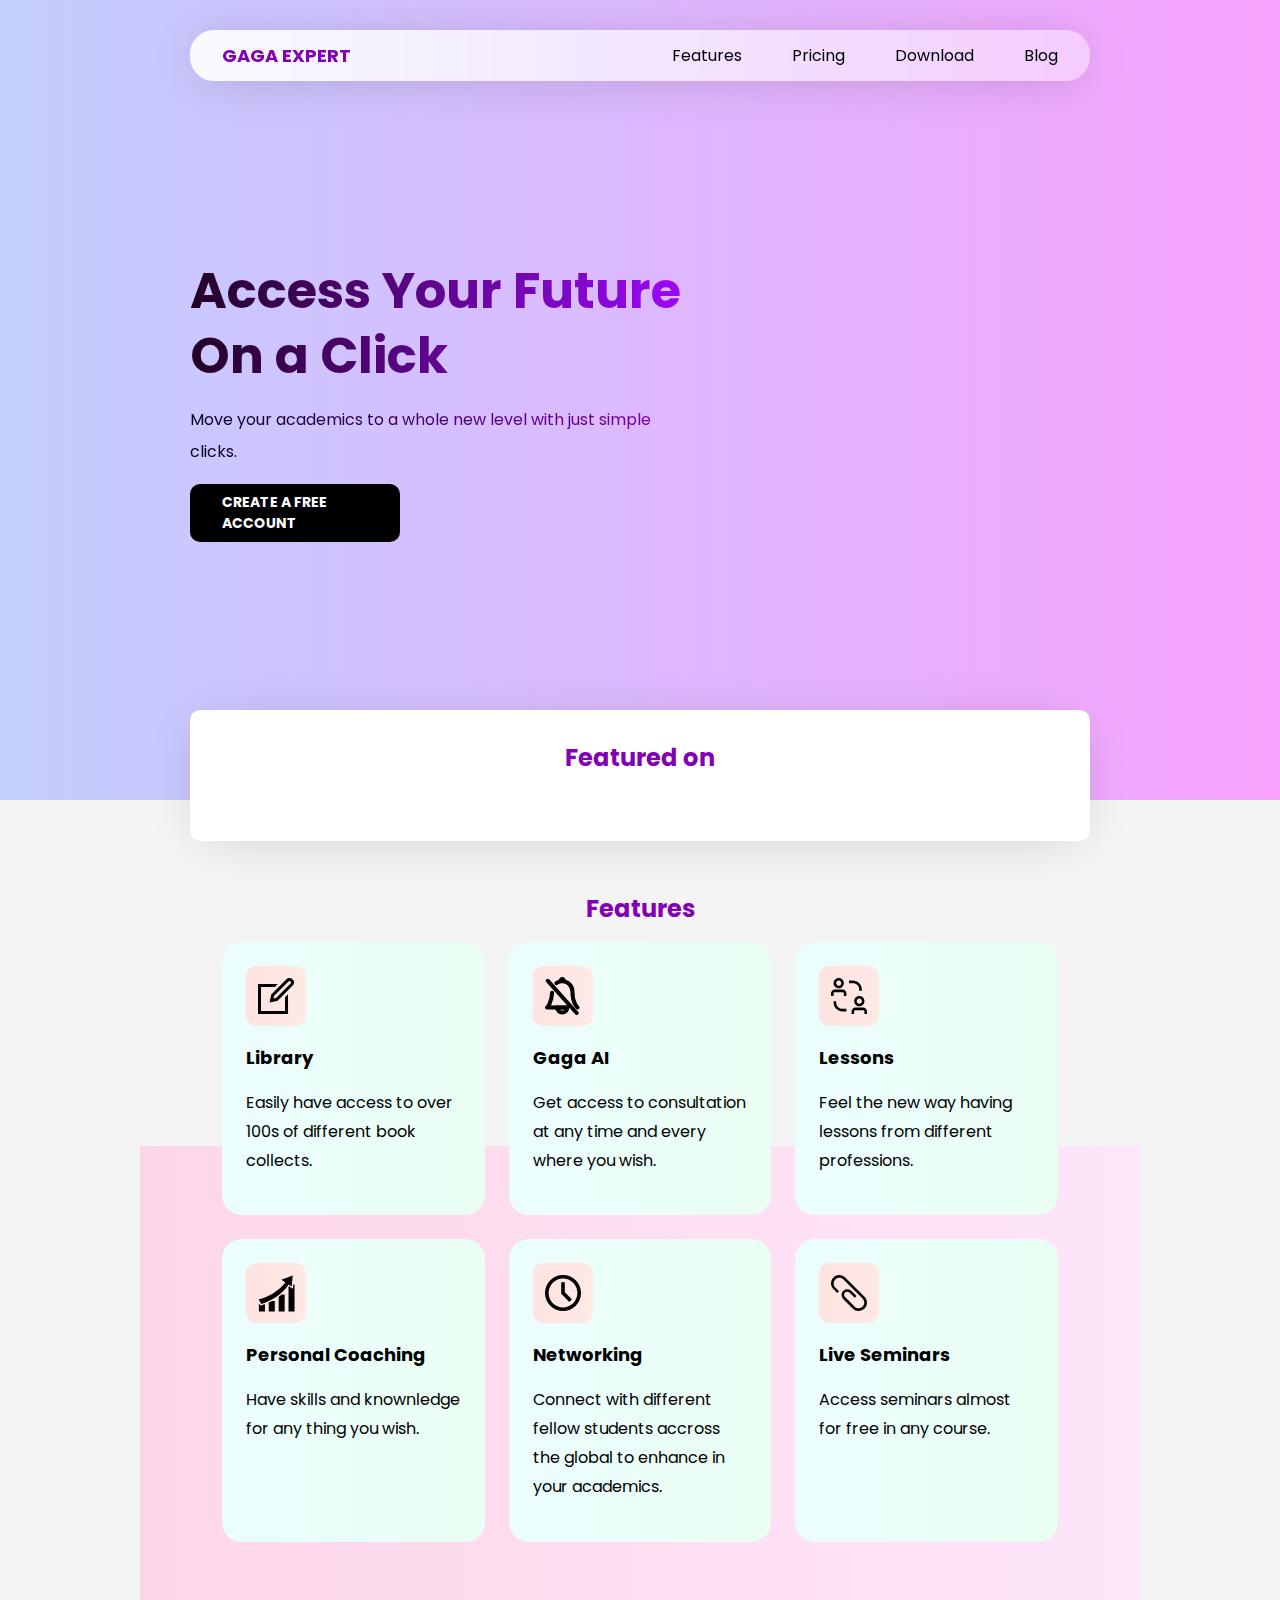
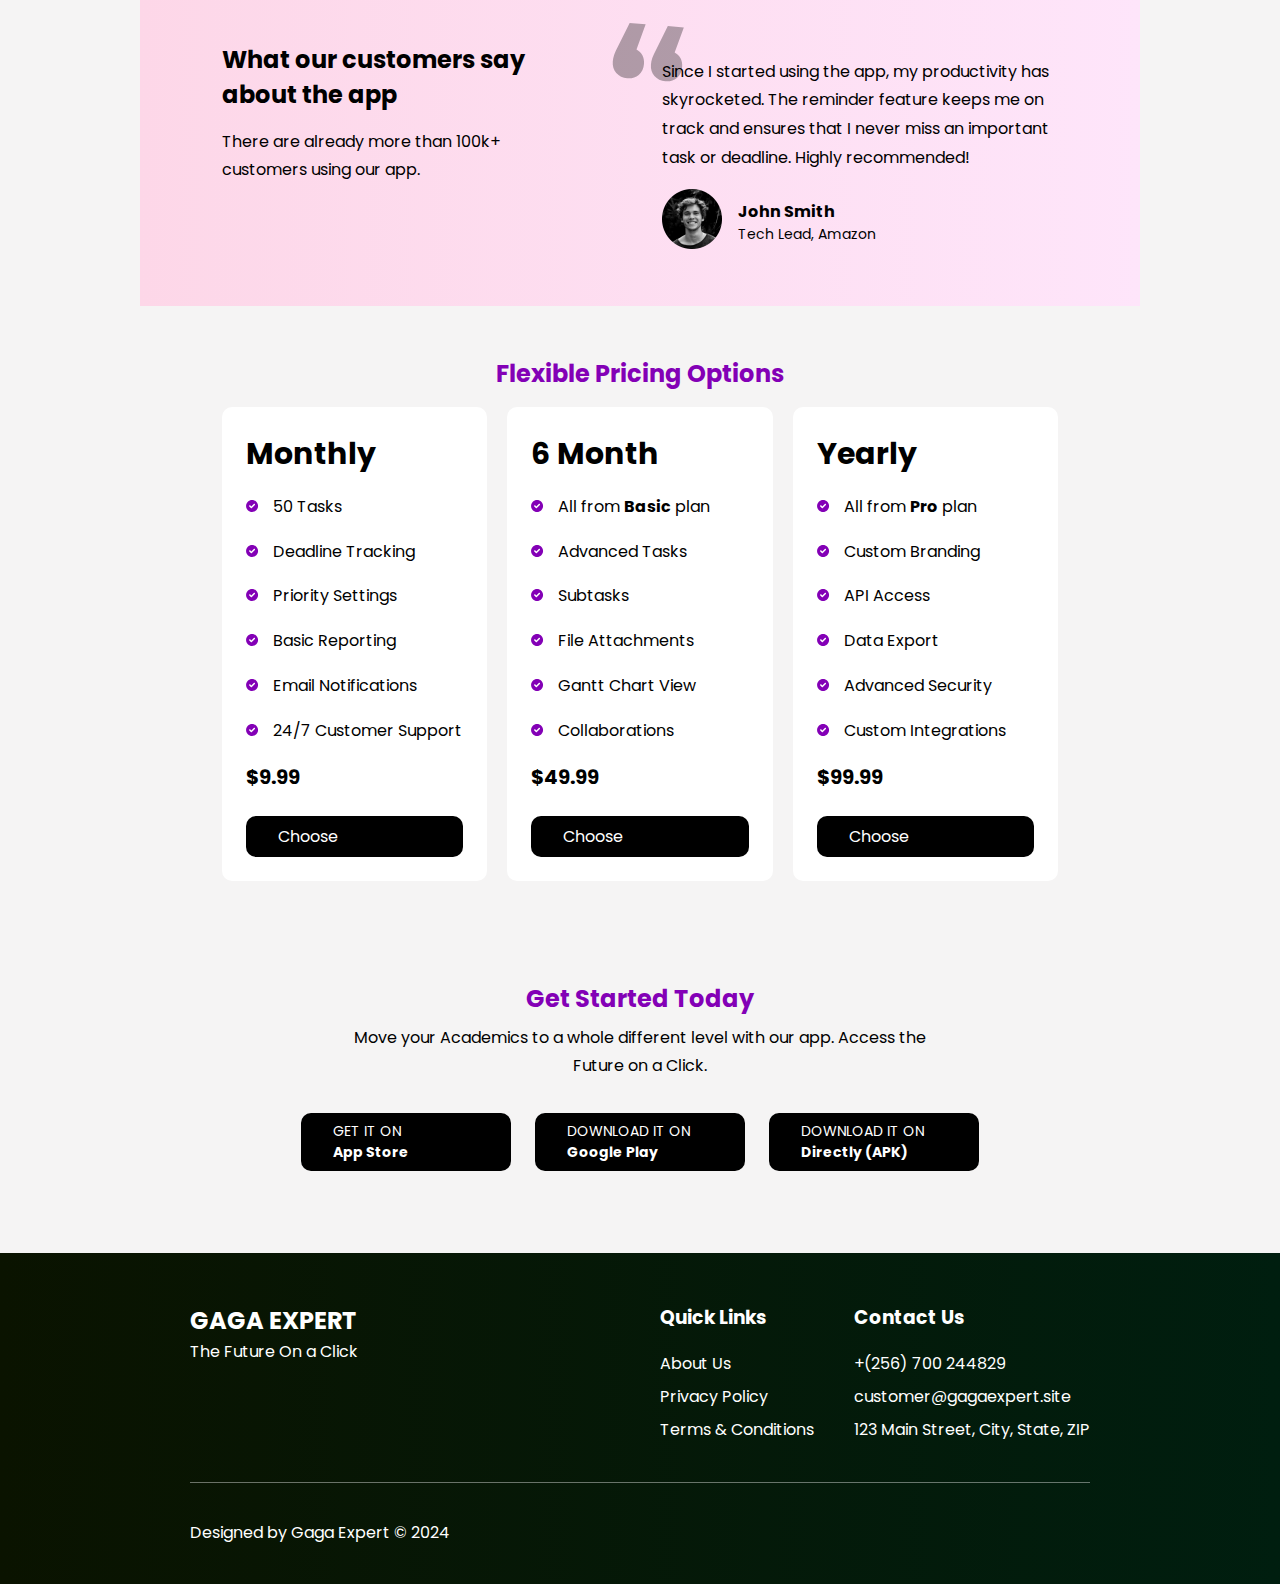
==== commit cb883695: "Update index.html" ====
--- a/index.html
+++ b/index.html
@@ -12,7 +12,7 @@
       rel="stylesheet"
     />
     <link rel="stylesheet" href="style.css" />
-     <link rel="html" href="blogpage.html" />
+     <link rel="html" href="images/blogpage.html" />
   </head>
   <body>
     <nav>
@@ -25,7 +25,7 @@
       </div>
 
       <div class="menu-icon">
-        <img src="menu-icon.svg" alt="" />
+        <img src="images/menu-icon.svg" alt="" />
       </div>
     </nav>
 
@@ -46,35 +46,14 @@
           </p>
 
           <div class="buttons">
-            <a href="#" class="download-btn">
-              <div class="btn-icon">
-                <img src="appstore-logo.svg" alt="" />
-              </div>
-              <div class="btn-text">
-                <div>Get It On</div>
-                <div>App Store</div>
-              </div>
-            </a> 
-
-
-
-            <a href="https://www.appcreator24.com/app3114099-b1ur5l" class="download-btn">
-              <div class="btn-icon">
-                <img src="google-play-icon.svg" alt="" />
-              </div>
-              <div class="btn-text">
-                <div>Download It On</div>
-                <div>Google Play</div>
-              </div>
-            </a>
-
-           <a href="https://www.appcreator24.com/app3114099-b1ur5l" class="download-btn">
+
+
+           <a href="leadswhatsapp.html" class="download-btn">
               <div class="btn-icon">
                 <img src="image/ai.png" alt="" />
               </div>
               <div class="btn-text">
-                <div>Download It On</div>
-                <div>Directly (APK)</div>
+                <div>Create a Free Account</div>
               </div>
             </a>
 
@@ -85,7 +64,7 @@
         </div>
 
         <div class="right">
-          <img src="hero-image.png" alt="" />
+          <img src="images/hero-image.png" alt="" />
         </div>
       </div>
     </header>
@@ -95,10 +74,10 @@
         <h2>Featured on</h2>
         <div class="content">
           <div class="logos">
-            <img src="hubspot-logo.svg" alt="" />
-            <img src="pinterest-logo.svg" alt="" />
-            <img src="reddit-logo.svg" alt="" />
-            <img src="spotify-logo.svg" alt="" />
+            <img src="images/hubspot-logo.svg" alt="" />
+            <img src="images/pinterest-logo.svg" alt="" />
+            <img src="images/reddit-logo.svg" alt="" />
+            <img src="images/spotify-logo.svg" alt="" />
           </div>
         </div>
       </section>
@@ -108,7 +87,7 @@
         <div class="content">
           <!-- <div class="feature-card">
             <div class="icon">
-              <img src="create-task-icon.svg" alt="" />
+              <img src="images/create-task-icon.svg" alt="" />
             </div>
             <h3>Library</h3>
             <p>
@@ -129,7 +108,7 @@
           <div class="right">
             <div class="testimonial-card">
               <span class="quote-icon">
-                <img src="quote-icon.svg" alt="" />
+                <img src="images/quote-icon.svg" alt="" />
               </span>
 
               <p class="review">
@@ -139,12 +118,12 @@
 
               <div class="reviewer-info">
                 <div class="image">
-                  <img src="testimonial1.png" alt="" />
+                  <img src="images/testimonial4.png" alt="" />
                 </div>
 
                 <div class="details">
-                  <div class="name">John Smith</div>
-                  <div class="designation">Tech Lead, Amazon</div>
+                  <div class="name">Walukaga Nature</div>
+                  <div class="designation">Assistant Head Girl, Lights of Hope Primary School</div>
                 </div>
               </div>
             </div>
@@ -153,10 +132,10 @@
 
         <div class="navigation-btns">
           <div class="prev-btn">
-            <img src="chevron-left.svg" alt="" />
+            <img src="images/chevron-left.svg" alt="" />
           </div>
           <div class="next-btn">
-            <img src="chevron-right.svg" alt="" />
+            <img src="images/chevron-right.svg" alt="" />
           </div>
         </div>
 
@@ -169,11 +148,11 @@
           <!-- <div class="plan">
             <h4 class="plan-name">Basic</h4>
             <ul class="plan-features">
-              <li>50 Tasks</li>
-              <li>Deadline Tracking</li>
-              <li>Priority Settings</li>
-              <li>Basic Reporting</li>
-              <li>Email Notifications</li>
+              <li>50 Tests</li>
+              <li>Basic Certificate</li>
+              <li>2hrs with Professions/weekly</li>
+              <li>Saved Lesson</li>
+              <li>Daily Home work</li>
               <li>24/7 Customer Support</li>
             </ul>
             <div class="plan-price">Free</div>
@@ -193,7 +172,7 @@
           <div class="buttons">
             <a href="#" class="download-btn">
               <div class="btn-icon">
-                <img src="appstore-logo.svg" alt="" />
+                <img src="images/appstore-logo.svg" alt="" />
               </div>
               <div class="btn-text">
                 <div>Get It On</div>
@@ -201,9 +180,9 @@
               </div>
             </a>
 
-            <a href="https://www.appcreator24.com/app3114099-b1ur5l" class="download-btn">
-              <div class="btn-icon">
-                <img src="google-play-icon.svg" alt="" />
+            <a href="#" class="download-btn">
+              <div class="btn-icon">
+                <img src="images/google-play-icon.svg" alt="" />
               </div>
               <div class="btn-text">
                 <div>Download It On</div>
@@ -211,7 +190,7 @@
               </div>
             </a>
 
-           <a href="https://www.appcreator24.com/app3114099-b1ur5l" class="download-btn">
+           <a href="#" class="download-btn">
               <div class="btn-icon">
                 <img src="image/ai.png" alt="" />
               </div>
@@ -267,9 +246,9 @@
         <div class="copyright">
           <p>Designed by Gaga Expert © 2024</p>
           <div class="socials">
-            <a href="page1.html"><img src="facebook-logo.svg" alt="" /></a>
-            <a href="page1.html"><img src="instagram-logo.svg" alt="" /></a>
-            <a href="page1.html"><img src="twitter-logo.svg" alt="" /></a>
+            <a href="page1.html"><img src="images/facebook-logo.svg" alt="" /></a>
+            <a href="page1.html"><img src="images/instagram-logo.svg" alt="" /></a>
+            <a href="page1.html"><img src="images/twitter-logo.svg" alt="" /></a>
           </div>
         </div>
       </div>
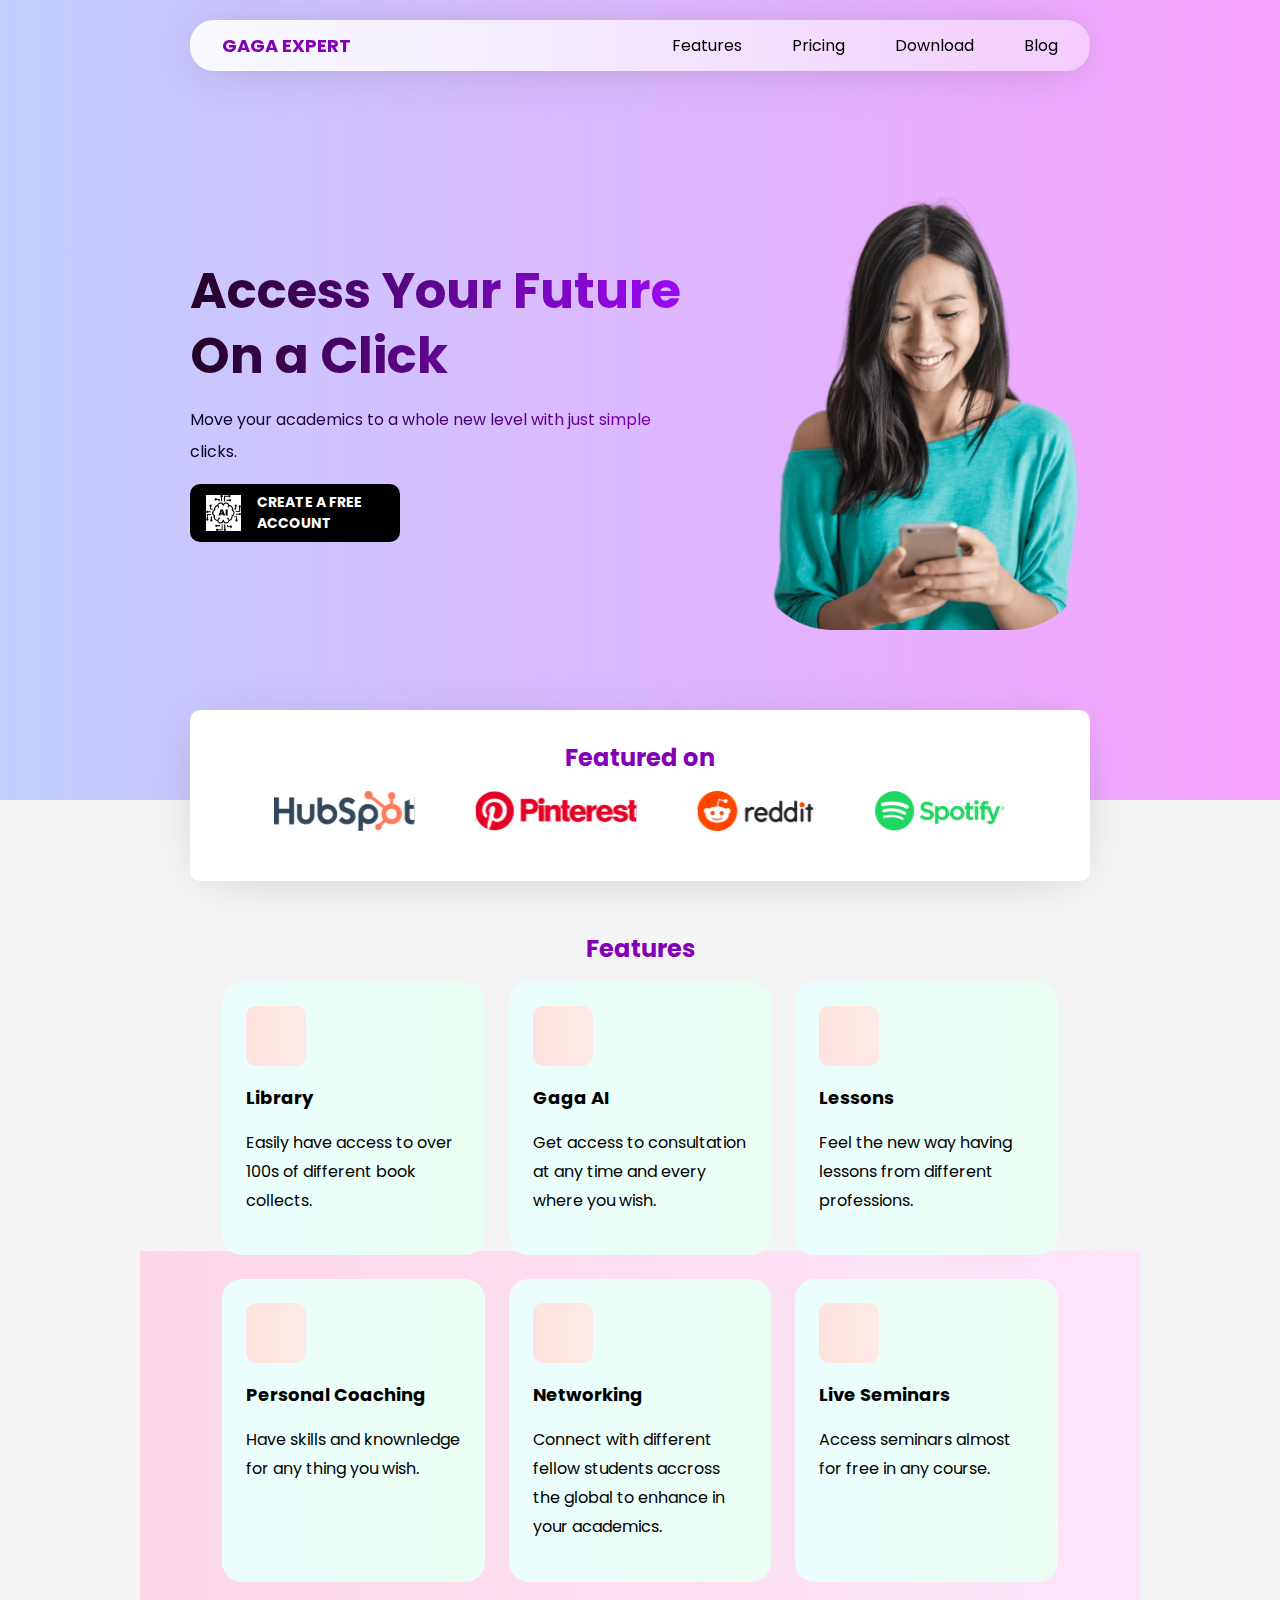
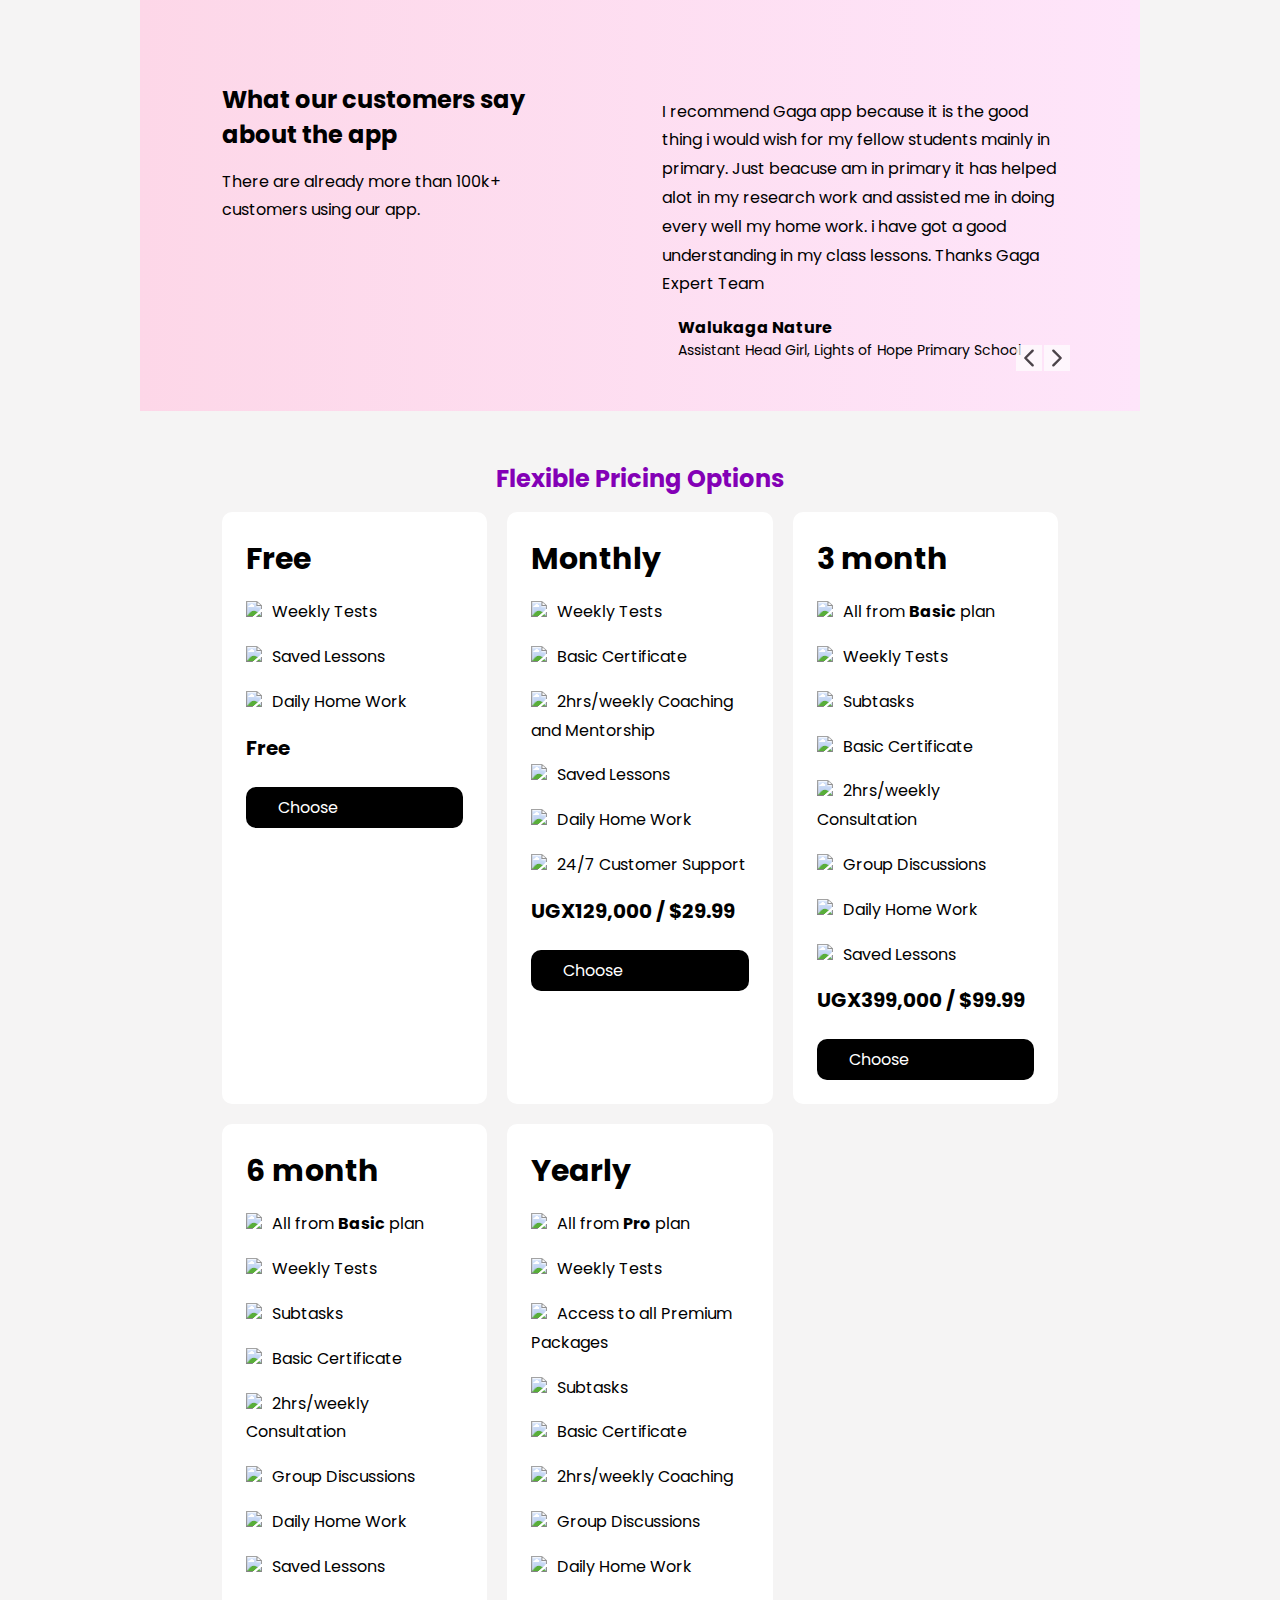
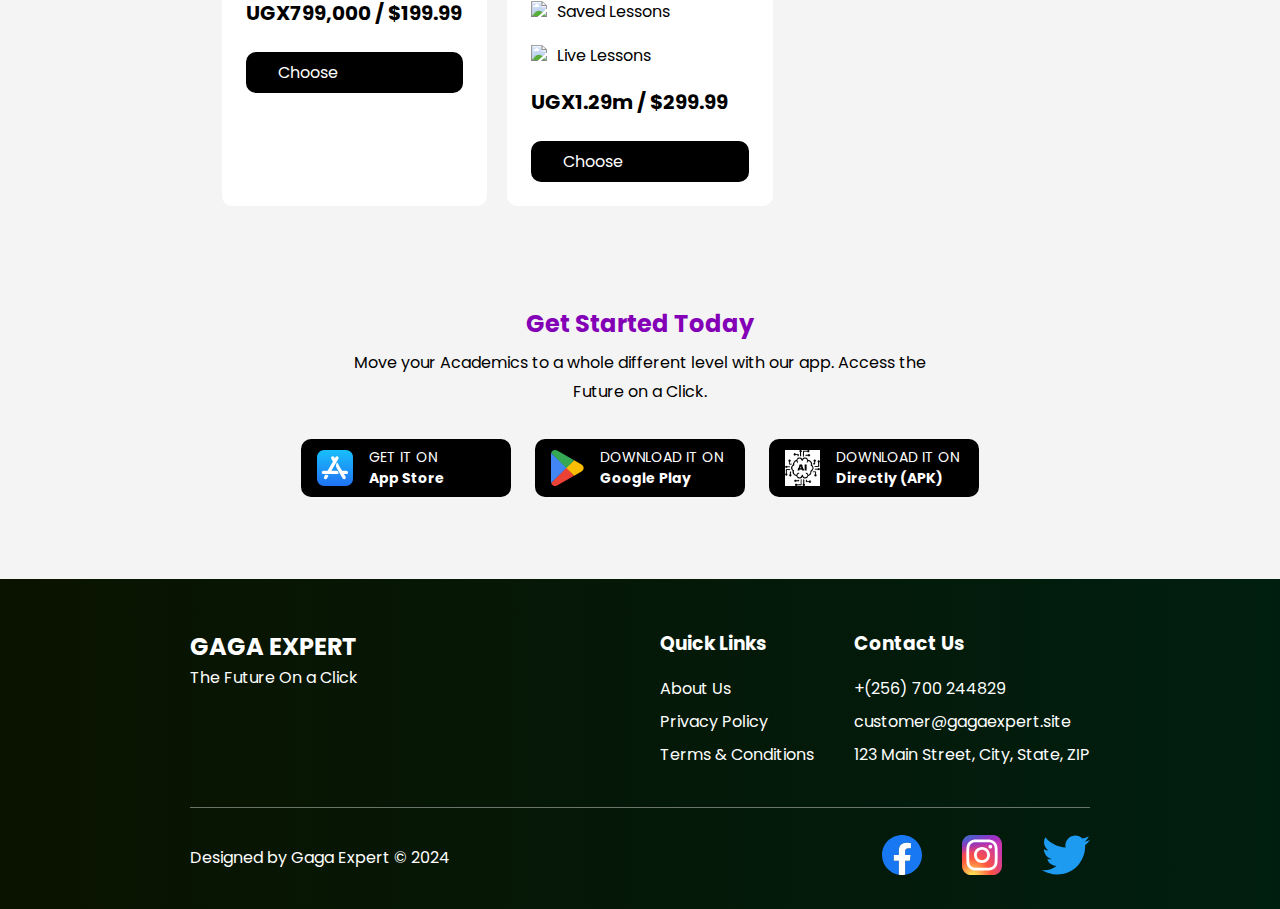
==== commit 1f3f7d45: "Update index.html" ====
--- a/index.html
+++ b/index.html
@@ -12,7 +12,7 @@
       rel="stylesheet"
     />
     <link rel="stylesheet" href="style.css" />
-     <link rel="html" href="images/blogpage.html" />
+     <link rel="html" href="blogpage.html" />
   </head>
   <body>
     <nav>
@@ -25,7 +25,7 @@
       </div>
 
       <div class="menu-icon">
-        <img src="images/menu-icon.svg" alt="" />
+        <img src="menu-icon.svg" alt="" />
       </div>
     </nav>
 
@@ -50,7 +50,7 @@
 
            <a href="leadswhatsapp.html" class="download-btn">
               <div class="btn-icon">
-                <img src="image/ai.png" alt="" />
+                <img src="ai.png" alt="" />
               </div>
               <div class="btn-text">
                 <div>Create a Free Account</div>
@@ -64,7 +64,7 @@
         </div>
 
         <div class="right">
-          <img src="images/hero-image.png" alt="" />
+          <img src="hero-image.png" alt="" />
         </div>
       </div>
     </header>
@@ -74,10 +74,10 @@
         <h2>Featured on</h2>
         <div class="content">
           <div class="logos">
-            <img src="images/hubspot-logo.svg" alt="" />
-            <img src="images/pinterest-logo.svg" alt="" />
-            <img src="images/reddit-logo.svg" alt="" />
-            <img src="images/spotify-logo.svg" alt="" />
+            <img src="hubspot-logo.svg" alt="" />
+            <img src="pinterest-logo.svg" alt="" />
+            <img src="reddit-logo.svg" alt="" />
+            <img src="spotify-logo.svg" alt="" />
           </div>
         </div>
       </section>
@@ -108,7 +108,7 @@
           <div class="right">
             <div class="testimonial-card">
               <span class="quote-icon">
-                <img src="images/quote-icon.svg" alt="" />
+                <img src="quote-icon.svg" alt="" />
               </span>
 
               <p class="review">
@@ -118,7 +118,7 @@
 
               <div class="reviewer-info">
                 <div class="image">
-                  <img src="images/testimonial4.png" alt="" />
+                  <img src="testimonial4.png" alt="" />
                 </div>
 
                 <div class="details">
@@ -132,10 +132,10 @@
 
         <div class="navigation-btns">
           <div class="prev-btn">
-            <img src="images/chevron-left.svg" alt="" />
+            <img src="chevron-left.svg" alt="" />
           </div>
           <div class="next-btn">
-            <img src="images/chevron-right.svg" alt="" />
+            <img src="chevron-right.svg" alt="" />
           </div>
         </div>
 
@@ -172,7 +172,7 @@
           <div class="buttons">
             <a href="#" class="download-btn">
               <div class="btn-icon">
-                <img src="images/appstore-logo.svg" alt="" />
+                <img src="appstore-logo.svg" alt="" />
               </div>
               <div class="btn-text">
                 <div>Get It On</div>
@@ -182,7 +182,7 @@
 
             <a href="#" class="download-btn">
               <div class="btn-icon">
-                <img src="images/google-play-icon.svg" alt="" />
+                <img src="google-play-icon.svg" alt="" />
               </div>
               <div class="btn-text">
                 <div>Download It On</div>
@@ -192,7 +192,7 @@
 
            <a href="#" class="download-btn">
               <div class="btn-icon">
-                <img src="image/ai.png" alt="" />
+                <img src="ai.png" alt="" />
               </div>
               <div class="btn-text">
                 <div>Download It On</div>
@@ -246,9 +246,9 @@
         <div class="copyright">
           <p>Designed by Gaga Expert © 2024</p>
           <div class="socials">
-            <a href="page1.html"><img src="images/facebook-logo.svg" alt="" /></a>
-            <a href="page1.html"><img src="images/instagram-logo.svg" alt="" /></a>
-            <a href="page1.html"><img src="images/twitter-logo.svg" alt="" /></a>
+            <a href="page1.html"><img src="facebook-logo.svg" alt="" /></a>
+            <a href="page1.html"><img src="instagram-logo.svg" alt="" /></a>
+            <a href="page1.html"><img src="twitter-logo.svg" alt="" /></a>
           </div>
         </div>
       </div>
--- a/style.css
+++ b/style.css
@@ -24,7 +24,7 @@
 
 nav {
   position: fixed;
-  top: 30px;
+  top: 20px;
   background: linear-gradient(
     90deg,
     rgba(255, 255, 255, 0.9) 0%,
@@ -599,7 +599,6 @@
 }
 
 
-
 /* video container startrs here  */
 
 .video-container {
@@ -608,9 +607,6 @@
     grid-gap: 18px;
     padding: 20px 25px;
     background-color: #fff;
-    overflow-y: scroll;
-    height: calc(100vh - 60px);
-    width: calc(100vw - 40px);
 }
 
 .video-content-cover {
@@ -655,7 +651,7 @@
 
 .title {
     font-size: 1.6rem;
-    margin-top: 10px;
+    margin-top: 5px;
 }
 
 .channel-name {
@@ -735,6 +731,13 @@
     .header {
         padding-right: 10px;
     }
+    .cover-img {
+        width: 300px;
+    }
+
+    .video-content {
+       width: 300px;
+    }
     .video-content:hover {
         display: none;
         transform: none;
@@ -779,10 +782,11 @@
     .video-content:hover .hidden-content {
         display: none;
     }
-}
-
-
-
-
-
-
+
+}
+
+
+
+
+
+
